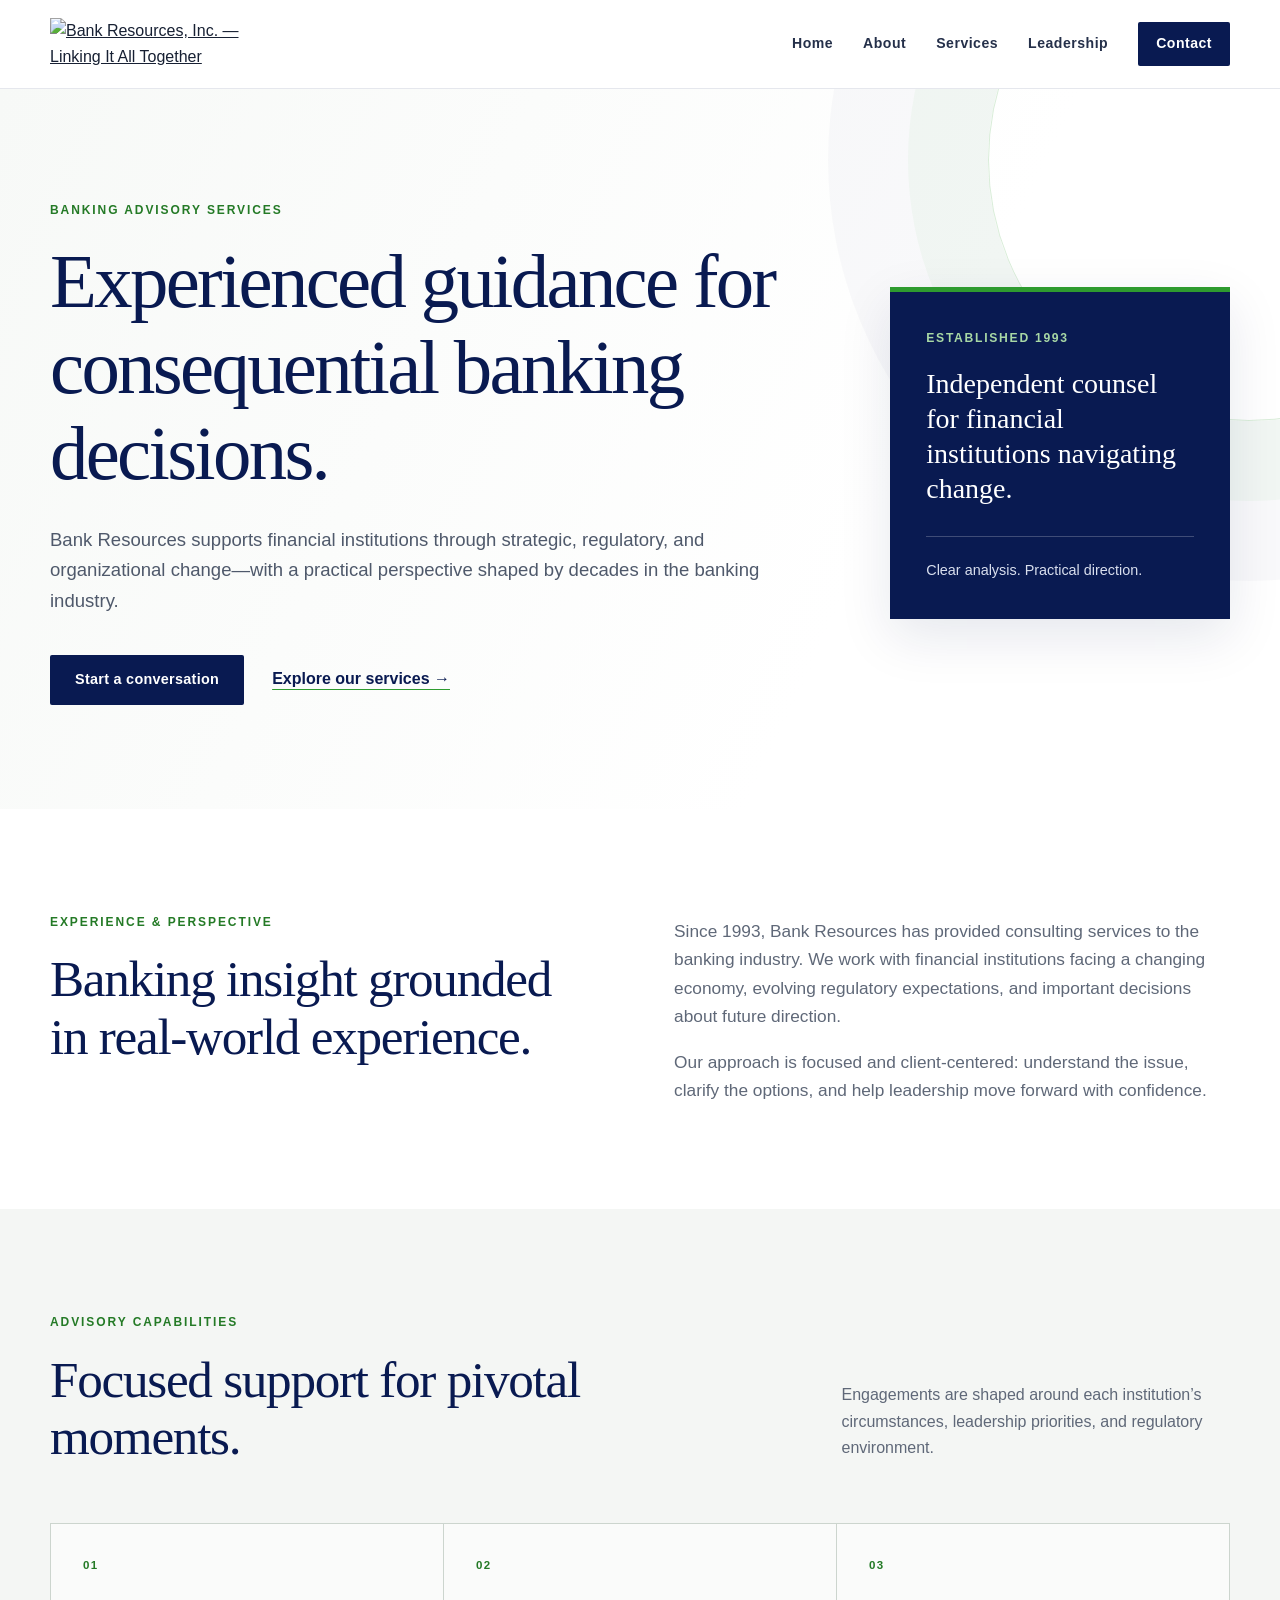
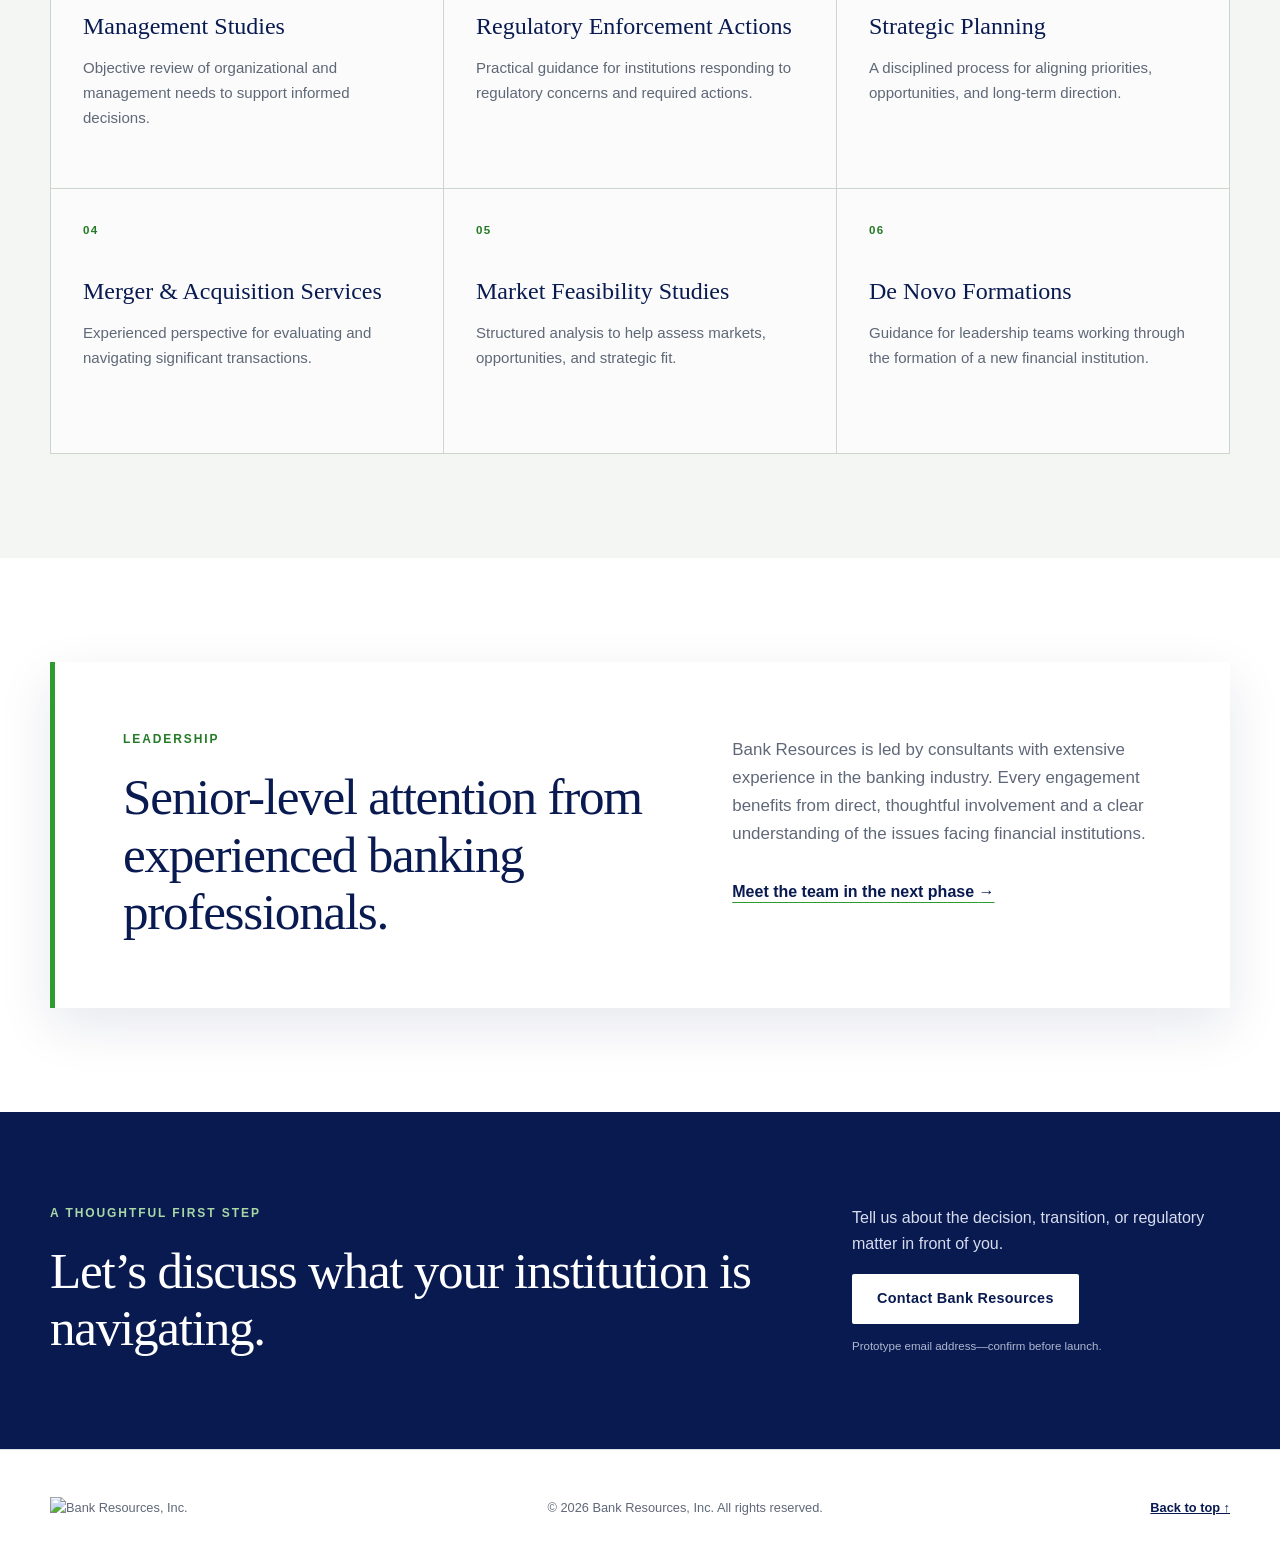
==== index.html @ c8de03b7 "Add files via upload" ====
<!doctype html>
<html lang="en">
<head>
  <meta charset="utf-8">
  <meta name="viewport" content="width=device-width, initial-scale=1">
  <meta name="description" content="Bank Resources provides experienced consulting support to financial institutions.">
  <title>Bank Resources | Banking Advisory Services</title>
  <link rel="icon" href="assets/logo.png" type="image/png">
  <link rel="stylesheet" href="styles.css">
  <script src="script.js" defer></script>
</head>
<body>
  <a class="skip-link" href="#main">Skip to content</a>

  <header class="site-header" data-header>
    <div class="shell header-inner">
      <a class="brand" href="#home" aria-label="Bank Resources home">
        <img src="assets/logo.png" alt="Bank Resources, Inc. — Linking It All Together">
      </a>
      <button class="menu-toggle" type="button" aria-expanded="false" aria-controls="primary-nav">
        <span class="menu-label">Menu</span>
        <span class="menu-icon" aria-hidden="true"><i></i><i></i><i></i></span>
      </button>
      <nav id="primary-nav" class="primary-nav" aria-label="Primary navigation">
        <a href="#home">Home</a>
        <a href="#about">About</a>
        <a href="#services">Services</a>
        <a href="#leadership">Leadership</a>
        <a class="nav-cta" href="#contact">Contact</a>
      </nav>
    </div>
  </header>

  <main id="main">
    <section id="home" class="hero">
      <div class="shell hero-grid">
        <div class="hero-copy">
          <p class="eyebrow">Banking advisory services</p>
          <h1>Experienced guidance for consequential banking decisions.</h1>
          <p class="hero-lede">Bank Resources supports financial institutions through strategic, regulatory, and organizational change—with a practical perspective shaped by decades in the banking industry.</p>
          <div class="button-row">
            <a class="button button-primary" href="#contact">Start a conversation</a>
            <a class="text-link" href="#services">Explore our services <span aria-hidden="true">→</span></a>
          </div>
        </div>
        <aside class="hero-panel" aria-label="Bank Resources experience">
          <span class="panel-kicker">Established 1993</span>
          <p>Independent counsel for financial institutions navigating change.</p>
          <div class="panel-rule"></div>
          <span class="panel-detail">Clear analysis. Practical direction.</span>
        </aside>
      </div>
    </section>

    <section id="about" class="section about-section">
      <div class="shell split-layout">
        <div>
          <p class="eyebrow">Experience &amp; perspective</p>
          <h2>Banking insight grounded in real-world experience.</h2>
        </div>
        <div class="prose">
          <p>Since 1993, Bank Resources has provided consulting services to the banking industry. We work with financial institutions facing a changing economy, evolving regulatory expectations, and important decisions about future direction.</p>
          <p>Our approach is focused and client-centered: understand the issue, clarify the options, and help leadership move forward with confidence.</p>
        </div>
      </div>
    </section>

    <section id="services" class="section services-section">
      <div class="shell">
        <div class="section-heading">
          <div>
            <p class="eyebrow">Advisory capabilities</p>
            <h2>Focused support for pivotal moments.</h2>
          </div>
          <p>Engagements are shaped around each institution’s circumstances, leadership priorities, and regulatory environment.</p>
        </div>

        <div class="service-grid">
          <article class="service-card">
            <span class="service-number">01</span>
            <h3>Management Studies</h3>
            <p>Objective review of organizational and management needs to support informed decisions.</p>
          </article>
          <article class="service-card">
            <span class="service-number">02</span>
            <h3>Regulatory Enforcement Actions</h3>
            <p>Practical guidance for institutions responding to regulatory concerns and required actions.</p>
          </article>
          <article class="service-card">
            <span class="service-number">03</span>
            <h3>Strategic Planning</h3>
            <p>A disciplined process for aligning priorities, opportunities, and long-term direction.</p>
          </article>
          <article class="service-card">
            <span class="service-number">04</span>
            <h3>Merger &amp; Acquisition Services</h3>
            <p>Experienced perspective for evaluating and navigating significant transactions.</p>
          </article>
          <article class="service-card">
            <span class="service-number">05</span>
            <h3>Market Feasibility Studies</h3>
            <p>Structured analysis to help assess markets, opportunities, and strategic fit.</p>
          </article>
          <article class="service-card">
            <span class="service-number">06</span>
            <h3>De Novo Formations</h3>
            <p>Guidance for leadership teams working through the formation of a new financial institution.</p>
          </article>
        </div>
      </div>
    </section>

    <section id="leadership" class="section leadership-section">
      <div class="shell leadership-card">
        <div>
          <p class="eyebrow">Leadership</p>
          <h2>Senior-level attention from experienced banking professionals.</h2>
        </div>
        <div>
          <p>Bank Resources is led by consultants with extensive experience in the banking industry. Every engagement benefits from direct, thoughtful involvement and a clear understanding of the issues facing financial institutions.</p>
          <a class="text-link" href="#contact">Meet the team in the next phase <span aria-hidden="true">→</span></a>
        </div>
      </div>
    </section>

    <section id="contact" class="contact-section">
      <div class="shell contact-inner">
        <div>
          <p class="eyebrow eyebrow-light">A thoughtful first step</p>
          <h2>Let’s discuss what your institution is navigating.</h2>
        </div>
        <div class="contact-action">
          <p>Tell us about the decision, transition, or regulatory matter in front of you.</p>
          <a class="button button-light" href="mailto:info@bank-resources.com">Contact Bank Resources</a>
          <small>Prototype email address—confirm before launch.</small>
        </div>
      </div>
    </section>
  </main>

  <footer class="site-footer">
    <div class="shell footer-inner">
      <img src="assets/logo.png" alt="Bank Resources, Inc.">
      <p>© <span data-year></span> Bank Resources, Inc. All rights reserved.</p>
      <a href="#home">Back to top ↑</a>
    </div>
  </footer>
</body>
</html>
---- styles.css ----
:root {
  --navy: #091a51;
  --navy-2: #102867;
  --green: #2e9b2f;
  --green-dark: #247a26;
  --ink: #172033;
  --muted: #5f6878;
  --line: #dce2e8;
  --soft: #f4f6f4;
  --white: #fff;
  --shell: 1180px;
  --shadow: 0 18px 50px rgba(9, 26, 81, .1);
}

* { box-sizing: border-box; }
html { scroll-behavior: smooth; }
body {
  margin: 0;
  color: var(--ink);
  background: var(--white);
  font-family: Inter, ui-sans-serif, -apple-system, BlinkMacSystemFont, "Segoe UI", Arial, sans-serif;
  font-size: 16px;
  line-height: 1.65;
  -webkit-font-smoothing: antialiased;
}
img { display: block; max-width: 100%; }
a { color: inherit; }
button, a { -webkit-tap-highlight-color: transparent; }
.shell { width: min(calc(100% - 48px), var(--shell)); margin-inline: auto; }
.skip-link { position: fixed; left: 16px; top: -80px; z-index: 100; padding: 12px 18px; color: white; background: var(--navy); }
.skip-link:focus { top: 16px; }

.site-header { position: sticky; top: 0; z-index: 30; background: rgba(255,255,255,.96); border-bottom: 1px solid rgba(9,26,81,.1); backdrop-filter: blur(12px); }
.header-inner { min-height: 88px; display: flex; align-items: center; justify-content: space-between; gap: 32px; }
.brand { flex: 0 0 auto; }
.brand img { width: 230px; height: auto; }
.primary-nav { display: flex; align-items: center; gap: 30px; }
.primary-nav a { color: #25304a; font-size: .88rem; font-weight: 700; letter-spacing: .035em; text-decoration: none; }
.primary-nav a:hover, .primary-nav a:focus-visible { color: var(--green-dark); }
.primary-nav .nav-cta { padding: 10px 18px; color: var(--white); background: var(--navy); border-radius: 2px; }
.primary-nav .nav-cta:hover, .primary-nav .nav-cta:focus-visible { color: white; background: var(--green-dark); }
.menu-toggle { display: none; border: 0; background: transparent; color: var(--navy); font: inherit; font-weight: 700; cursor: pointer; }
.menu-icon { display: grid; gap: 4px; }
.menu-icon i { display: block; width: 22px; height: 2px; background: currentColor; }

.hero { position: relative; overflow: hidden; padding: 112px 0 104px; background: linear-gradient(115deg, #f7f9f7 0%, #fff 67%); }
.hero::after { content: ""; position: absolute; width: 520px; height: 520px; right: -230px; top: -190px; border: 1px solid rgba(46,155,47,.18); border-radius: 50%; box-shadow: 0 0 0 80px rgba(46,155,47,.035), 0 0 0 160px rgba(9,26,81,.025); }
.hero-grid { position: relative; z-index: 1; display: grid; grid-template-columns: minmax(0, 1.55fr) minmax(280px, .7fr); align-items: center; gap: 88px; }
.eyebrow { margin: 0 0 18px; color: var(--green-dark); font-size: .75rem; font-weight: 800; letter-spacing: .16em; text-transform: uppercase; }
h1, h2, h3 { margin: 0; color: var(--navy); font-family: Georgia, "Times New Roman", serif; font-weight: 500; line-height: 1.12; }
h1 { max-width: 790px; font-size: clamp(2.8rem, 6vw, 5rem); letter-spacing: -.035em; }
h2 { font-size: clamp(2.2rem, 4vw, 3.6rem); letter-spacing: -.025em; }
h3 { font-size: 1.5rem; }
.hero-lede { max-width: 720px; margin: 28px 0 0; color: #4f596b; font-size: 1.16rem; }
.button-row { display: flex; align-items: center; gap: 28px; margin-top: 38px; }
.button { display: inline-flex; min-height: 50px; align-items: center; justify-content: center; padding: 12px 24px; border: 1px solid transparent; border-radius: 2px; font-size: .9rem; font-weight: 800; letter-spacing: .02em; text-decoration: none; transition: .2s ease; }
.button-primary { color: white; background: var(--navy); }
.button-primary:hover, .button-primary:focus-visible { background: var(--green-dark); transform: translateY(-1px); }
.text-link { color: var(--navy); font-weight: 800; text-underline-offset: 5px; text-decoration-color: var(--green); }
.text-link:hover, .text-link:focus-visible { color: var(--green-dark); }
.hero-panel { padding: 36px; color: white; background: var(--navy); border-top: 5px solid var(--green); box-shadow: var(--shadow); }
.panel-kicker { display: block; color: #a8d8a5; font-size: .76rem; font-weight: 800; letter-spacing: .14em; text-transform: uppercase; }
.hero-panel p { margin: 18px 0 30px; font-family: Georgia, "Times New Roman", serif; font-size: 1.75rem; line-height: 1.25; }
.panel-rule { height: 1px; background: rgba(255,255,255,.22); }
.panel-detail { display: block; margin-top: 22px; color: #d9dfee; font-size: .9rem; }

.section { padding: 104px 0; }
.split-layout { display: grid; grid-template-columns: .95fr 1fr; gap: 96px; }
.prose { max-width: 620px; color: var(--muted); font-size: 1.08rem; }
.prose p:first-child { margin-top: 4px; }
.prose p:last-child { margin-bottom: 0; }
.services-section { background: var(--soft); }
.section-heading { display: grid; grid-template-columns: 1.3fr .7fr; gap: 70px; align-items: end; margin-bottom: 58px; }
.section-heading > p { margin: 0 0 4px; color: var(--muted); }
.service-grid { display: grid; grid-template-columns: repeat(3, 1fr); border-top: 1px solid #ccd5ce; border-left: 1px solid #ccd5ce; }
.service-card { min-height: 265px; padding: 32px; background: rgba(255,255,255,.62); border-right: 1px solid #ccd5ce; border-bottom: 1px solid #ccd5ce; transition: .2s ease; }
.service-card:hover { position: relative; z-index: 1; background: white; box-shadow: 0 12px 34px rgba(9,26,81,.08); transform: translateY(-2px); }
.service-number { display: block; margin-bottom: 38px; color: var(--green-dark); font-size: .72rem; font-weight: 800; letter-spacing: .12em; }
.service-card p { margin: 16px 0 0; color: var(--muted); font-size: .94rem; }
.leadership-section { background: white; }
.leadership-card { display: grid; grid-template-columns: 1.1fr .9fr; gap: 84px; padding: 68px; border-left: 5px solid var(--green); box-shadow: var(--shadow); }
.leadership-card p:not(.eyebrow) { margin-top: 6px; color: var(--muted); font-size: 1.06rem; }
.leadership-card .text-link { display: inline-block; margin-top: 14px; }

.contact-section { padding: 92px 0; color: white; background: var(--navy); }
.contact-inner { display: grid; grid-template-columns: 1.3fr .7fr; gap: 100px; align-items: center; }
.eyebrow-light { color: #a8d8a5; }
.contact-section h2 { color: white; }
.contact-action p { margin-top: 0; color: #d7ddee; }
.button-light { color: var(--navy); background: white; }
.button-light:hover, .button-light:focus-visible { color: white; background: var(--green-dark); }
.contact-action small { display: block; margin-top: 13px; color: #aeb8d0; font-size: .72rem; }
.site-footer { padding: 34px 0; border-top: 1px solid var(--line); }
.footer-inner { display: flex; align-items: center; justify-content: space-between; gap: 28px; color: var(--muted); font-size: .8rem; }
.footer-inner img { width: 170px; }
.footer-inner a { color: var(--navy); font-weight: 700; }

@media (max-width: 900px) {
  .menu-toggle { display: flex; align-items: center; gap: 10px; }
  .primary-nav { display: none; position: absolute; left: 0; right: 0; top: 100%; padding: 12px 24px 24px; background: white; border-bottom: 1px solid var(--line); box-shadow: 0 18px 30px rgba(9,26,81,.08); }
  .primary-nav.is-open { display: grid; }
  .primary-nav a { padding: 10px 0; }
  .primary-nav .nav-cta { margin-top: 6px; text-align: center; }
  .hero { padding: 84px 0; }
  .hero-grid, .split-layout, .section-heading, .leadership-card, .contact-inner { grid-template-columns: 1fr; }
  .hero-grid { gap: 54px; }
  .hero-panel { max-width: 560px; }
  .split-layout, .section-heading { gap: 34px; }
  .service-grid { grid-template-columns: repeat(2, 1fr); }
  .leadership-card { gap: 34px; padding: 48px; }
  .contact-inner { gap: 38px; }
}

@media (max-width: 600px) {
  .shell { width: min(calc(100% - 32px), var(--shell)); }
  .header-inner { min-height: 74px; }
  .brand img { width: 190px; }
  .menu-label { display: none; }
  .hero { padding: 66px 0 70px; }
  h1 { font-size: clamp(2.45rem, 13vw, 3.5rem); }
  .hero-lede { font-size: 1.04rem; }
  .button-row { align-items: stretch; flex-direction: column; gap: 20px; }
  .button-row .text-link { text-align: center; }
  .hero-panel { padding: 28px; }
  .hero-panel p { font-size: 1.5rem; }
  .section { padding: 76px 0; }
  .service-grid { grid-template-columns: 1fr; }
  .service-card { min-height: auto; padding: 28px; }
  .service-number { margin-bottom: 25px; }
  .leadership-card { padding: 34px 28px; }
  .contact-section { padding: 72px 0; }
  .button-light { width: 100%; }
  .footer-inner { align-items: flex-start; flex-direction: column; gap: 16px; }
  .footer-inner p { margin: 0; }
}

@media (prefers-reduced-motion: reduce) {
  html { scroll-behavior: auto; }
  *, *::before, *::after { transition-duration: .01ms !important; }
}
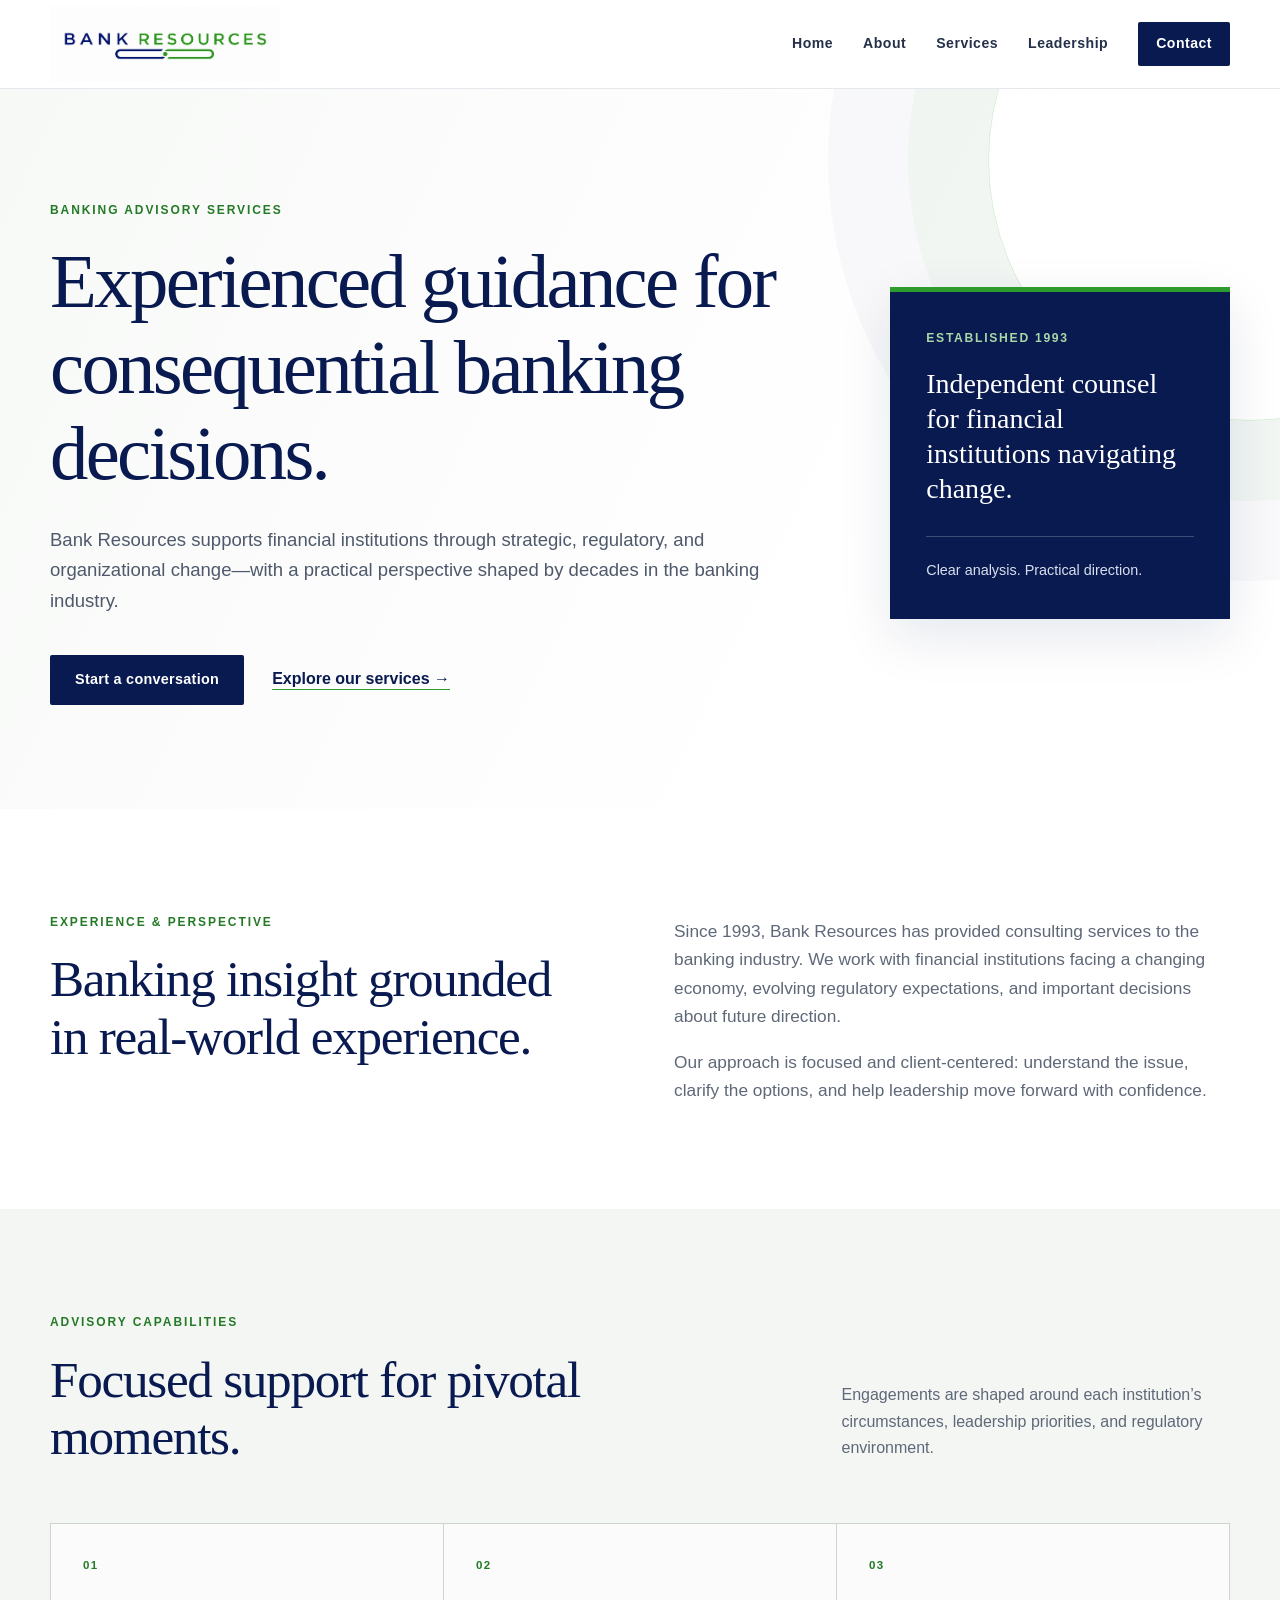
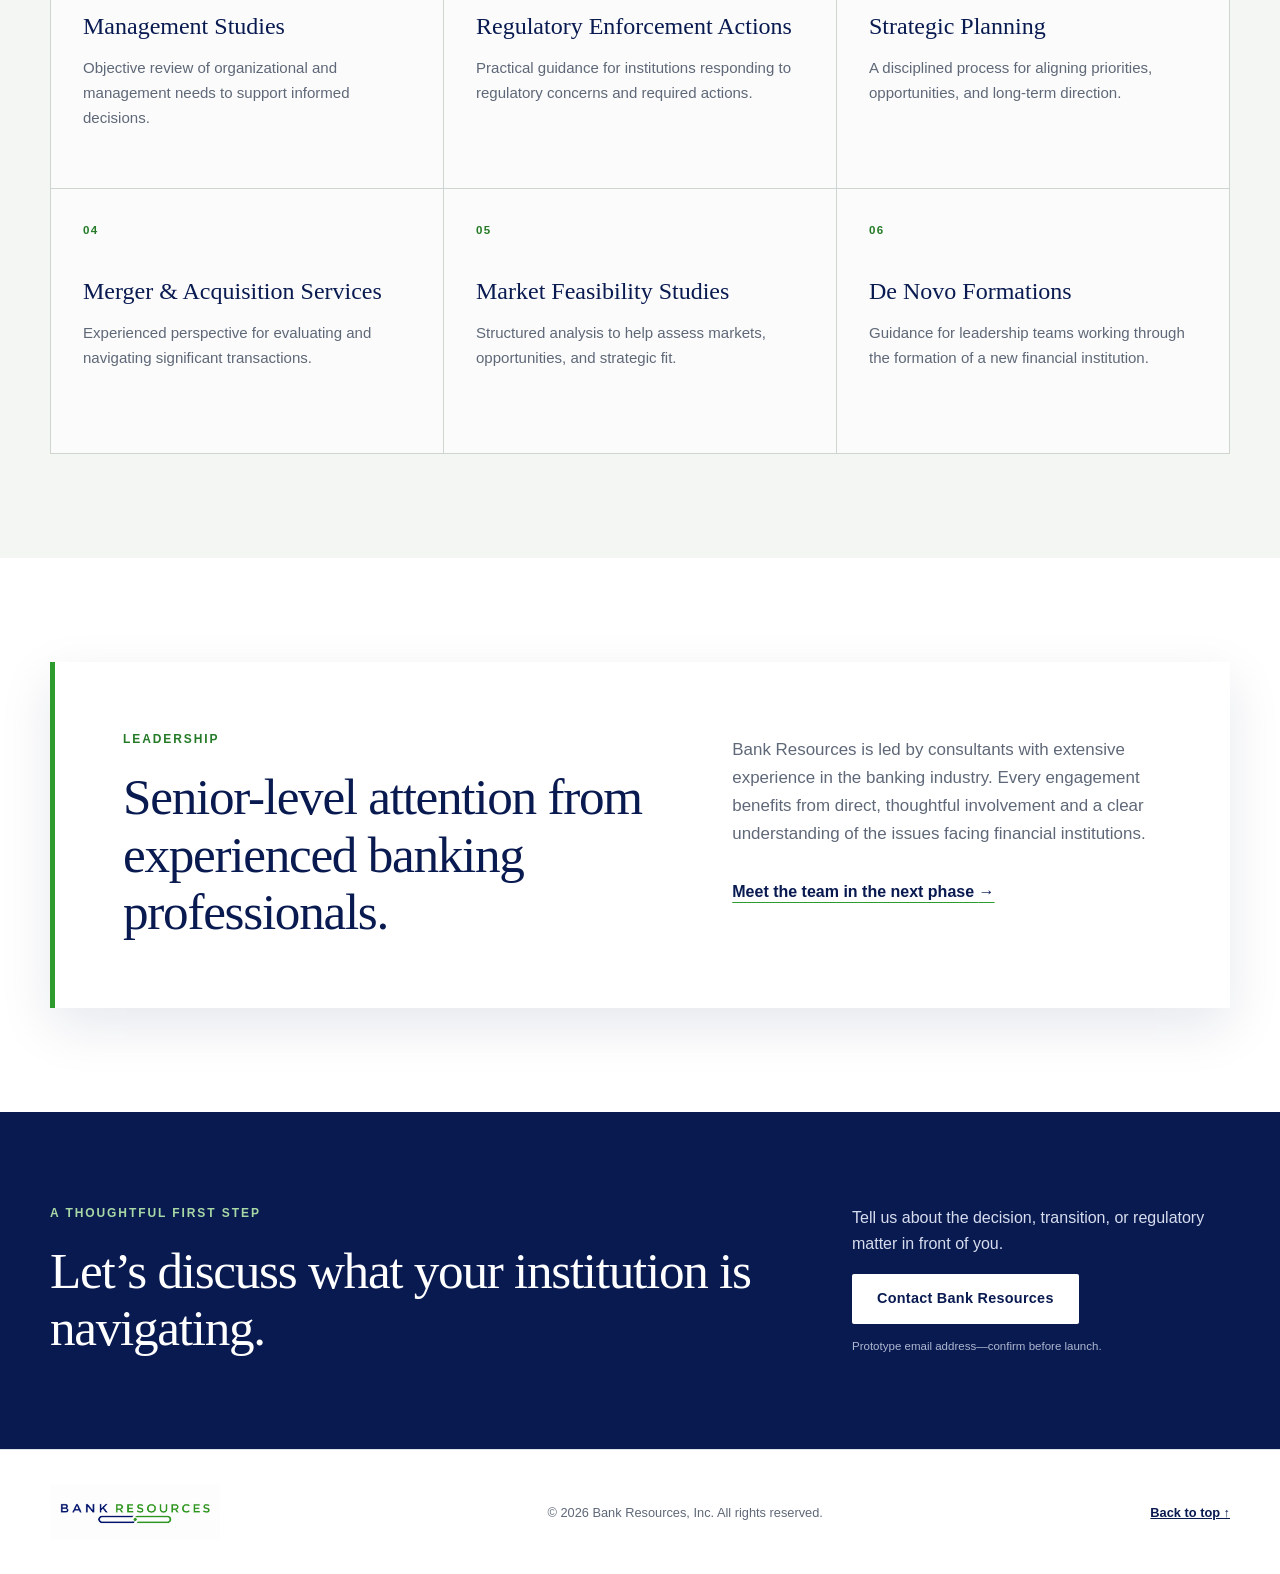
==== commit 140a3b69: "Update index.html I did a newb logo thing" ====
--- a/index.html
+++ b/index.html
@@ -5,7 +5,7 @@
   <meta name="viewport" content="width=device-width, initial-scale=1">
   <meta name="description" content="Bank Resources provides experienced consulting support to financial institutions.">
   <title>Bank Resources | Banking Advisory Services</title>
-  <link rel="icon" href="assets/logo.png" type="image/png">
+  <link rel="icon" href="logo.png" type="image/png">
   <link rel="stylesheet" href="styles.css">
   <script src="script.js" defer></script>
 </head>
@@ -15,7 +15,7 @@
   <header class="site-header" data-header>
     <div class="shell header-inner">
       <a class="brand" href="#home" aria-label="Bank Resources home">
-        <img src="assets/logo.png" alt="Bank Resources, Inc. — Linking It All Together">
+        <img src="logo.png" alt="Bank Resources, Inc. — Linking It All Together">
       </a>
       <button class="menu-toggle" type="button" aria-expanded="false" aria-controls="primary-nav">
         <span class="menu-label">Menu</span>
@@ -140,7 +140,7 @@
 
   <footer class="site-footer">
     <div class="shell footer-inner">
-      <img src="assets/logo.png" alt="Bank Resources, Inc.">
+      <img src="logo.png" alt="Bank Resources, Inc.">
       <p>© <span data-year></span> Bank Resources, Inc. All rights reserved.</p>
       <a href="#home">Back to top ↑</a>
     </div>
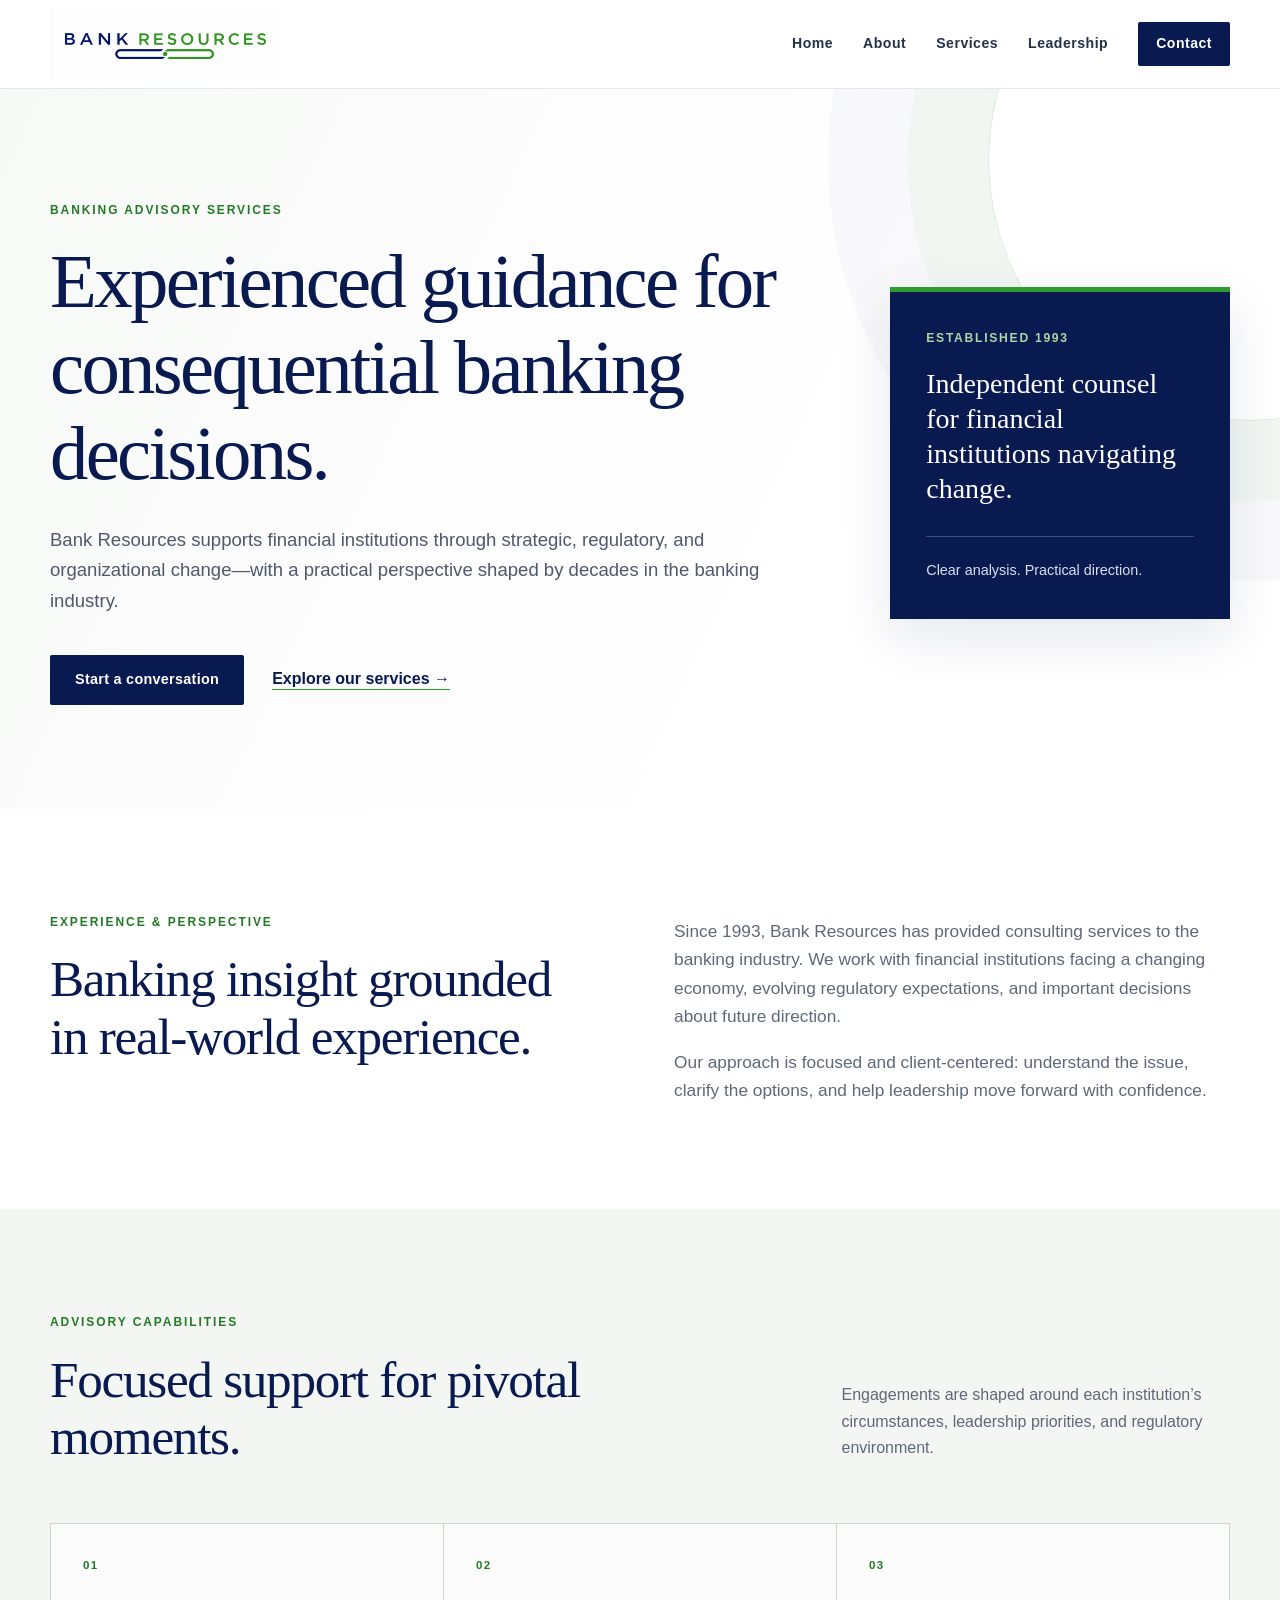
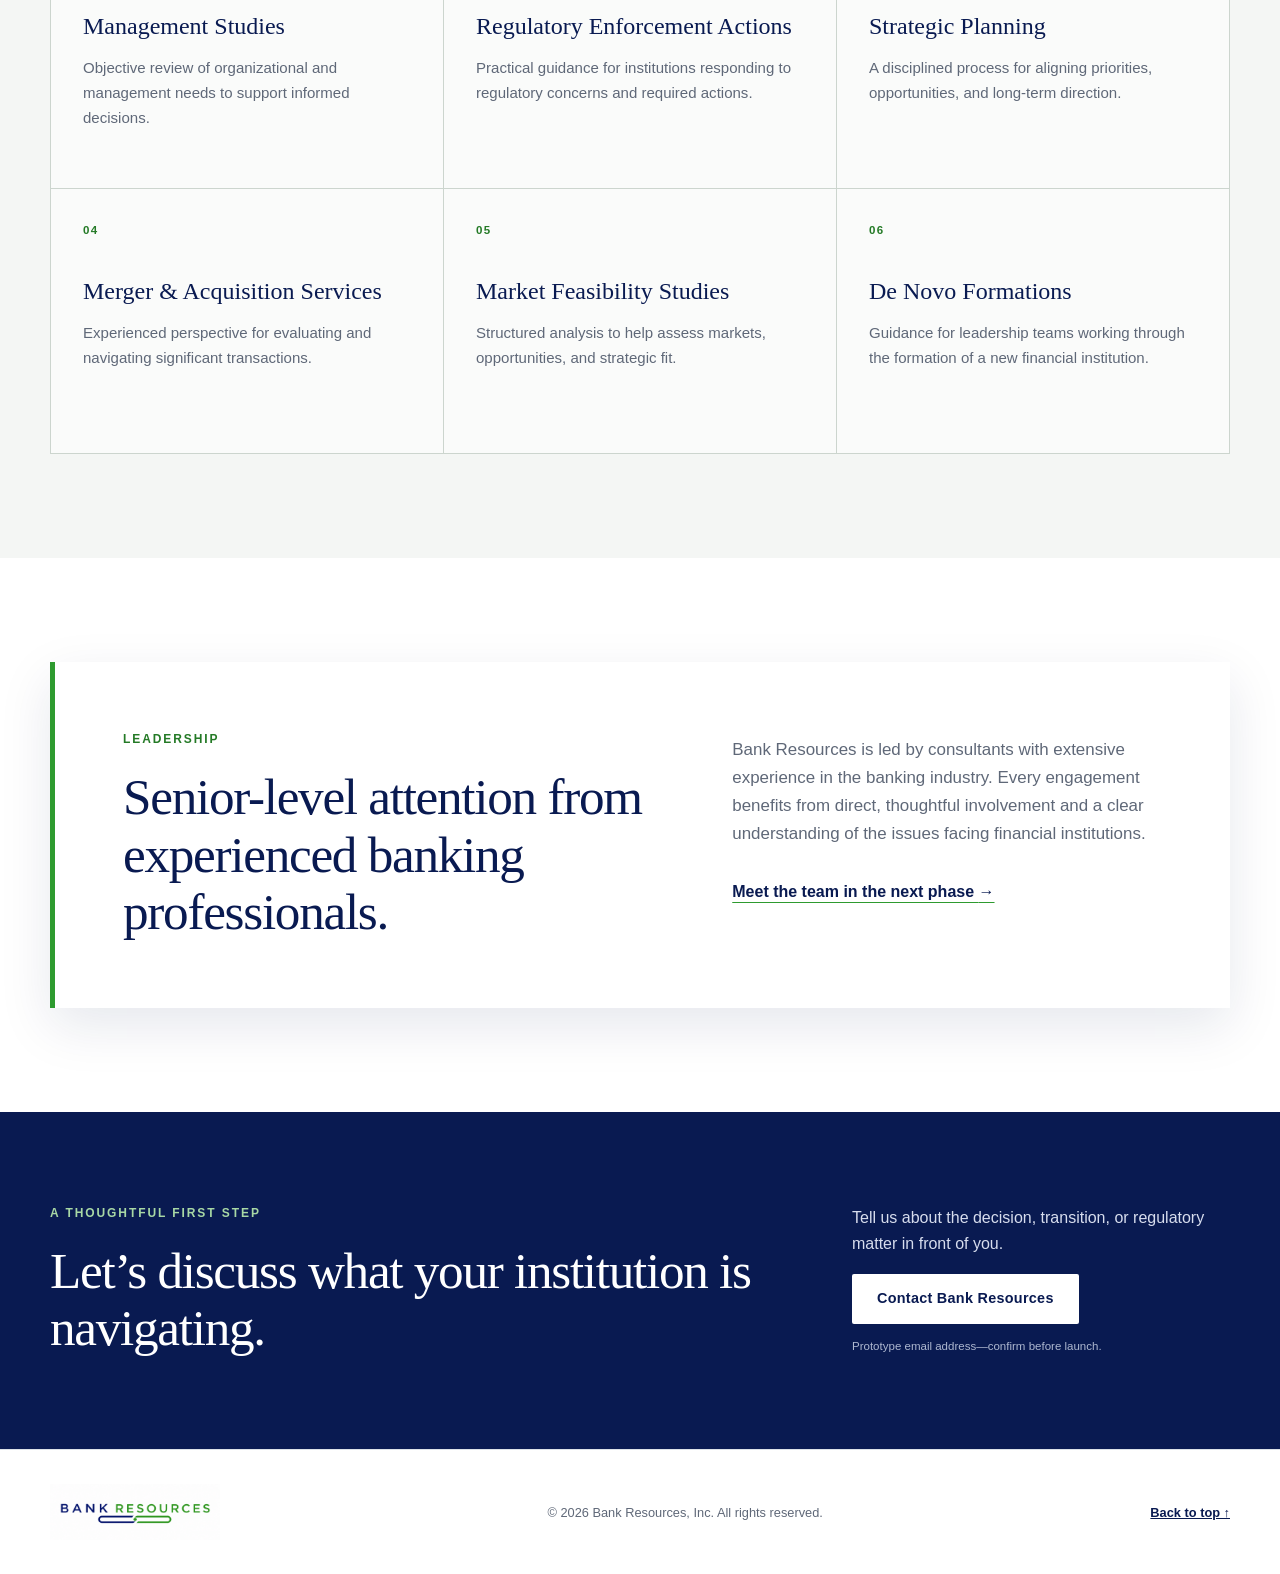
==== commit 0911e19e: "Improve prototype accessibility, performance, and error handling" ====
--- a/index.html
+++ b/index.html
@@ -1,4 +1,4 @@
-<!doctype html>
+<!DOCTYPE html>
 <html lang="en">
 <head>
   <meta charset="utf-8">
@@ -17,7 +17,7 @@
       <a class="brand" href="#home" aria-label="Bank Resources home">
         <img src="logo.png" alt="Bank Resources, Inc. — Linking It All Together">
       </a>
-      <button class="menu-toggle" type="button" aria-expanded="false" aria-controls="primary-nav">
+      <button class="menu-toggle" type="button" aria-label="Primary navigation menu" aria-expanded="false" aria-controls="primary-nav">
         <span class="menu-label">Menu</span>
         <span class="menu-icon" aria-hidden="true"><i></i><i></i><i></i></span>
       </button>
--- a/styles.css
+++ b/styles.css
@@ -10,6 +10,7 @@
   --white: #fff;
   --shell: 1180px;
   --shadow: 0 18px 50px rgba(9, 26, 81, .1);
+  --anchor-offset: 112px;
 }
 
 * { box-sizing: border-box; }
@@ -29,6 +30,7 @@
 .shell { width: min(calc(100% - 48px), var(--shell)); margin-inline: auto; }
 .skip-link { position: fixed; left: 16px; top: -80px; z-index: 100; padding: 12px 18px; color: white; background: var(--navy); }
 .skip-link:focus { top: 16px; }
+#main, main section[id] { scroll-margin-top: var(--anchor-offset); }
 
 .site-header { position: sticky; top: 0; z-index: 30; background: rgba(255,255,255,.96); border-bottom: 1px solid rgba(9,26,81,.1); backdrop-filter: blur(12px); }
 .header-inner { min-height: 88px; display: flex; align-items: center; justify-content: space-between; gap: 32px; }
@@ -94,6 +96,10 @@
 .footer-inner { display: flex; align-items: center; justify-content: space-between; gap: 28px; color: var(--muted); font-size: .8rem; }
 .footer-inner img { width: 170px; }
 .footer-inner a { color: var(--navy); font-weight: 700; }
+.error-section { min-height: calc(100vh - 157px); display: grid; place-items: center; padding: 96px 0; background: linear-gradient(115deg, #f7f9f7 0%, #fff 67%); }
+.error-card { width: min(100%, 760px); padding: 64px; text-align: center; background: white; border-top: 5px solid var(--green); box-shadow: var(--shadow); }
+.error-code { margin: 0 0 14px; color: var(--green-dark); font-size: .78rem; font-weight: 800; letter-spacing: .16em; text-transform: uppercase; }
+.error-card p:not(.error-code) { max-width: 520px; margin: 24px auto 32px; color: var(--muted); font-size: 1.08rem; }
 
 @media (max-width: 900px) {
   .menu-toggle { display: flex; align-items: center; gap: 10px; }
@@ -112,6 +118,7 @@
 }
 
 @media (max-width: 600px) {
+  :root { --anchor-offset: 98px; }
   .shell { width: min(calc(100% - 32px), var(--shell)); }
   .header-inner { min-height: 74px; }
   .brand img { width: 190px; }
@@ -132,6 +139,8 @@
   .button-light { width: 100%; }
   .footer-inner { align-items: flex-start; flex-direction: column; gap: 16px; }
   .footer-inner p { margin: 0; }
+  .error-section { min-height: calc(100vh - 143px); padding: 64px 0; }
+  .error-card { padding: 42px 24px; }
 }
 
 @media (prefers-reduced-motion: reduce) {
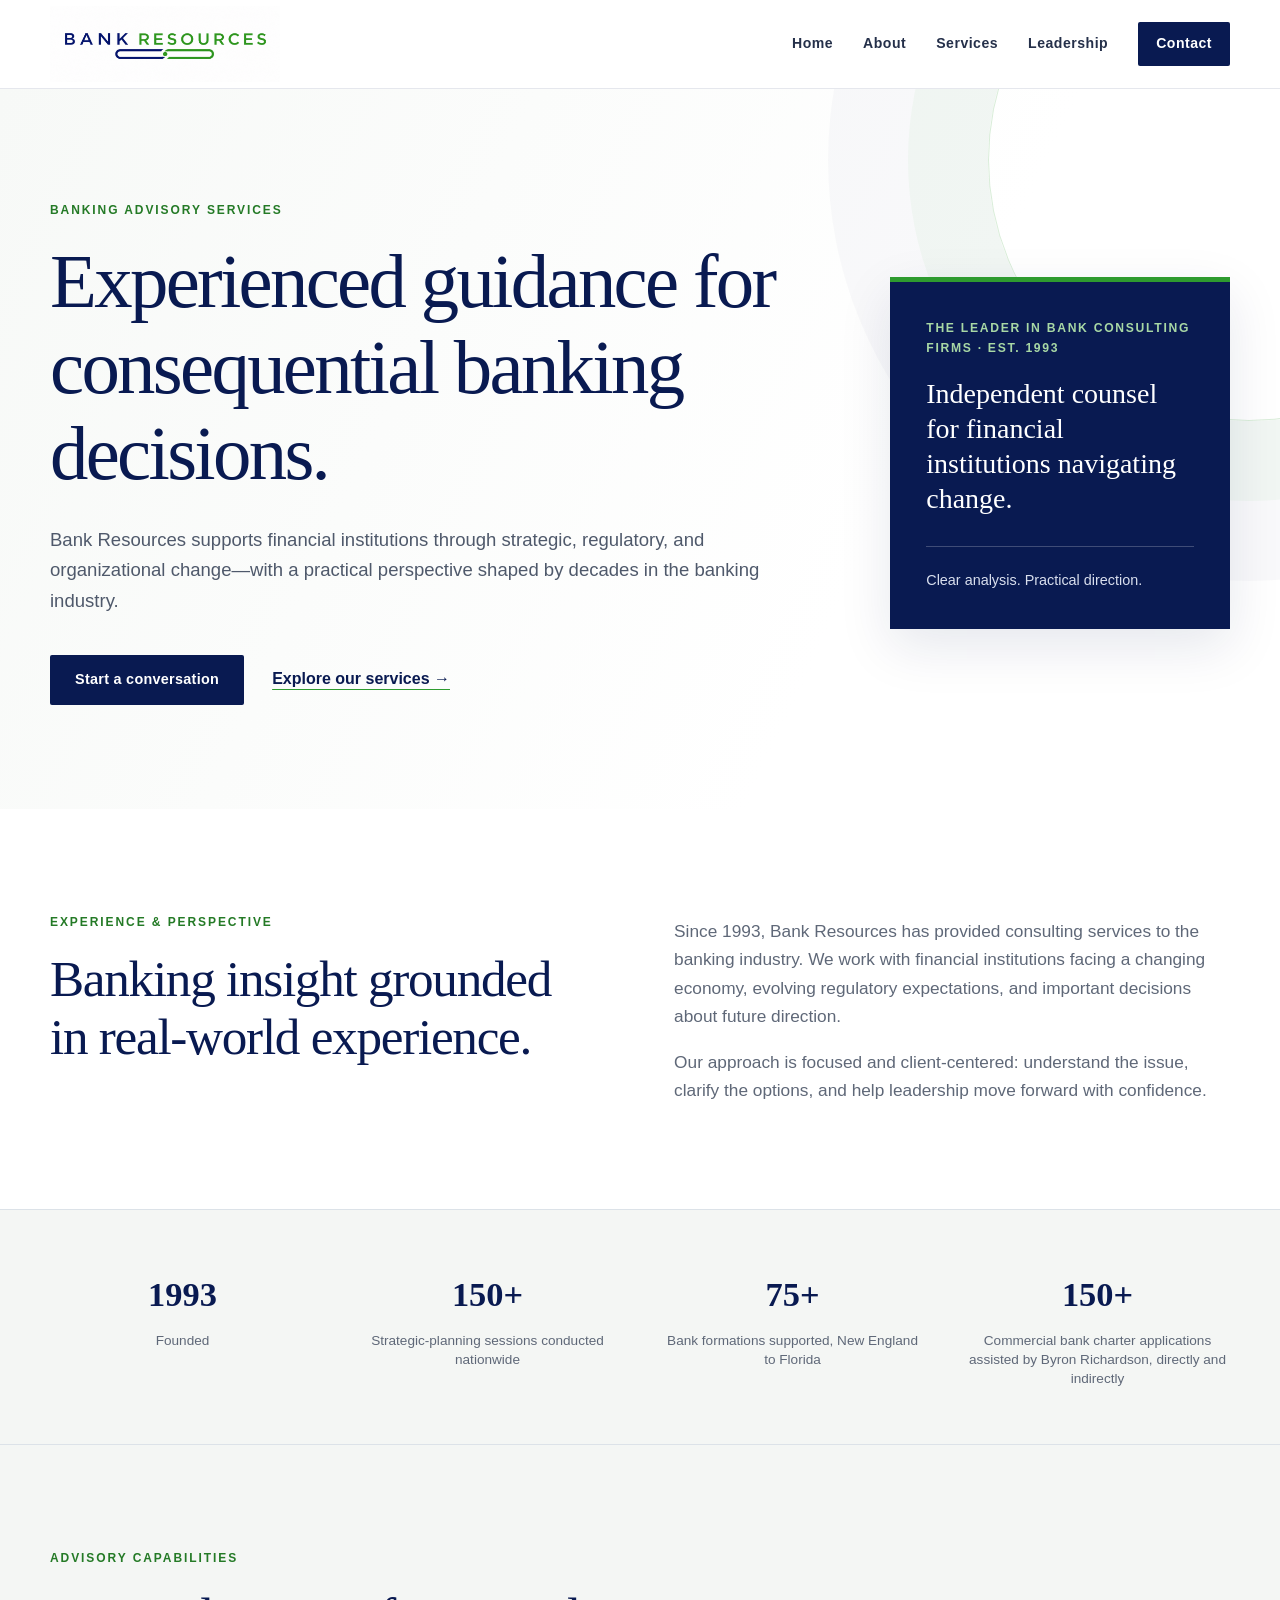
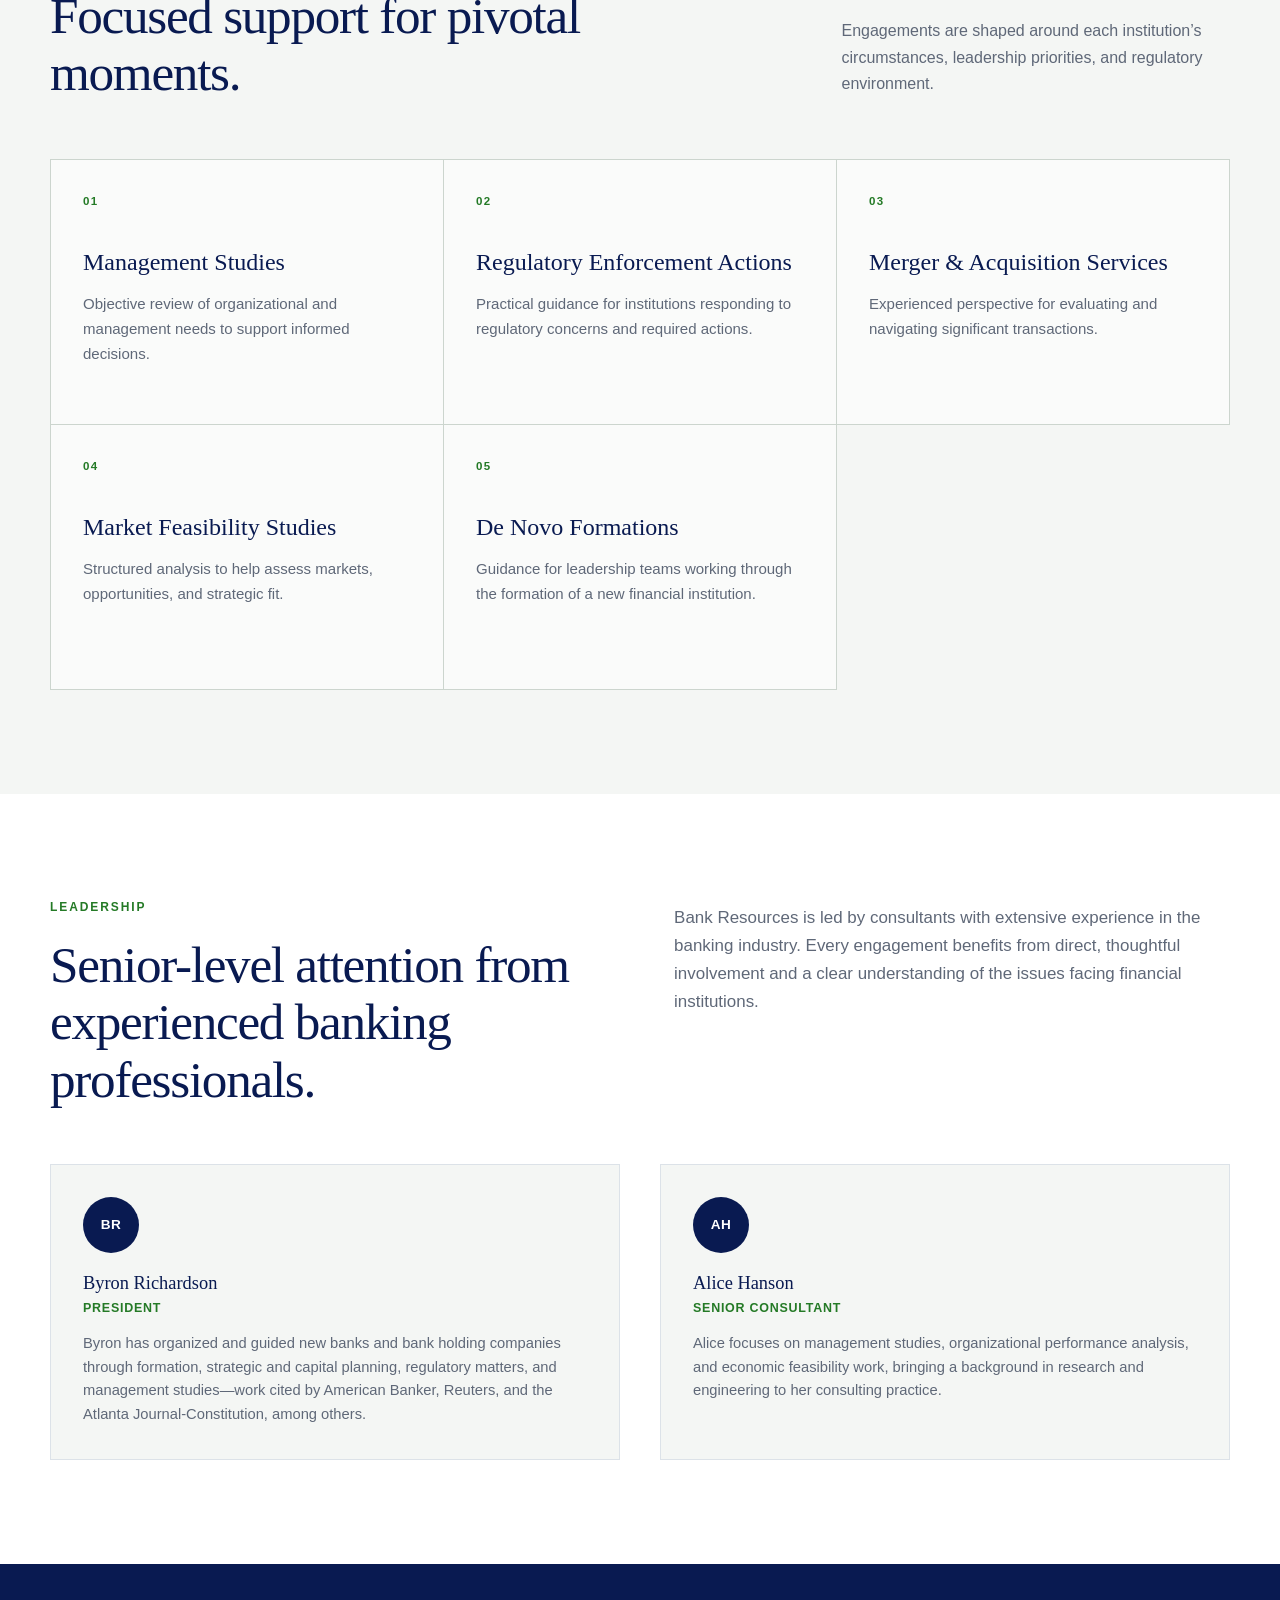
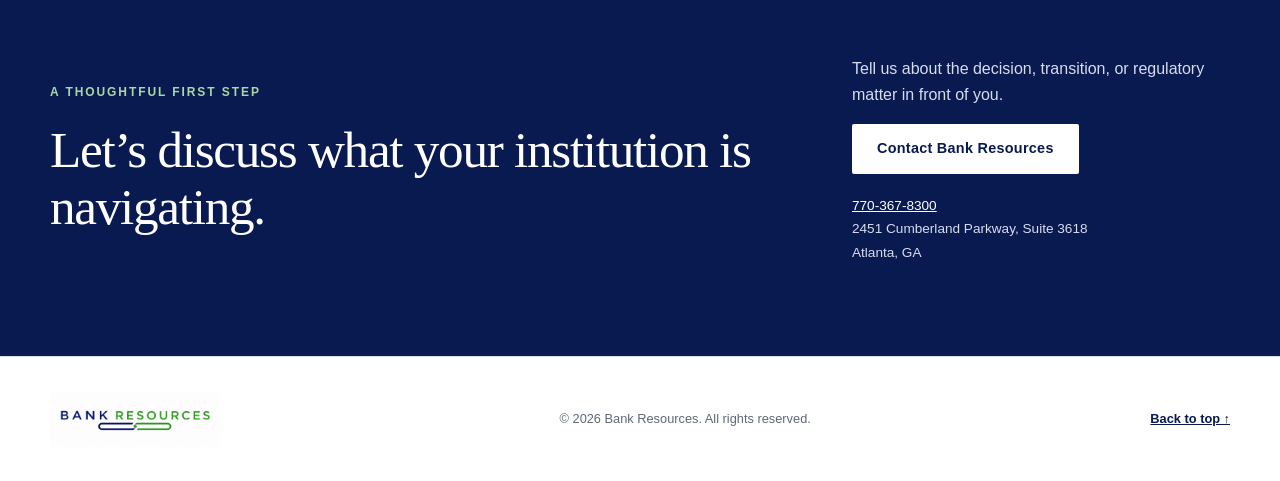
==== commit 90ba7d37: "Apply Sep 2 interview content: leadership, services, contact, brand" ====
--- a/index.html
+++ b/index.html
@@ -15,7 +15,7 @@
   <header class="site-header" data-header>
     <div class="shell header-inner">
       <a class="brand" href="#home" aria-label="Bank Resources home">
-        <img src="logo.png" alt="Bank Resources, Inc. — Linking It All Together">
+        <img src="logo.png" alt="Bank Resources — Linking It All Together">
       </a>
       <button class="menu-toggle" type="button" aria-label="Primary navigation menu" aria-expanded="false" aria-controls="primary-nav">
         <span class="menu-label">Menu</span>
@@ -44,7 +44,7 @@
           </div>
         </div>
         <aside class="hero-panel" aria-label="Bank Resources experience">
-          <span class="panel-kicker">Established 1993</span>
+          <span class="panel-kicker">The Leader in Bank Consulting Firms &middot; Est. 1993</span>
           <p>Independent counsel for financial institutions navigating change.</p>
           <div class="panel-rule"></div>
           <span class="panel-detail">Clear analysis. Practical direction.</span>
@@ -61,6 +61,27 @@
         <div class="prose">
           <p>Since 1993, Bank Resources has provided consulting services to the banking industry. We work with financial institutions facing a changing economy, evolving regulatory expectations, and important decisions about future direction.</p>
           <p>Our approach is focused and client-centered: understand the issue, clarify the options, and help leadership move forward with confidence.</p>
+        </div>
+      </div>
+    </section>
+
+    <section class="stats-section" aria-label="Bank Resources by the numbers">
+      <div class="shell stats-grid">
+        <div class="stat">
+          <span class="stat-number">1993</span>
+          <span class="stat-label">Founded</span>
+        </div>
+        <div class="stat">
+          <span class="stat-number">150+</span>
+          <span class="stat-label">Strategic-planning sessions conducted nationwide</span>
+        </div>
+        <div class="stat">
+          <span class="stat-number">75+</span>
+          <span class="stat-label">Bank formations supported, New England to Florida</span>
+        </div>
+        <div class="stat">
+          <span class="stat-number">150+</span>
+          <span class="stat-label">Commercial bank charter applications assisted by Byron Richardson, directly and indirectly</span>
         </div>
       </div>
     </section>
@@ -88,21 +109,16 @@
           </article>
           <article class="service-card">
             <span class="service-number">03</span>
-            <h3>Strategic Planning</h3>
-            <p>A disciplined process for aligning priorities, opportunities, and long-term direction.</p>
-          </article>
-          <article class="service-card">
-            <span class="service-number">04</span>
             <h3>Merger &amp; Acquisition Services</h3>
             <p>Experienced perspective for evaluating and navigating significant transactions.</p>
           </article>
           <article class="service-card">
-            <span class="service-number">05</span>
+            <span class="service-number">04</span>
             <h3>Market Feasibility Studies</h3>
             <p>Structured analysis to help assess markets, opportunities, and strategic fit.</p>
           </article>
           <article class="service-card">
-            <span class="service-number">06</span>
+            <span class="service-number">05</span>
             <h3>De Novo Formations</h3>
             <p>Guidance for leadership teams working through the formation of a new financial institution.</p>
           </article>
@@ -111,14 +127,31 @@
     </section>
 
     <section id="leadership" class="section leadership-section">
-      <div class="shell leadership-card">
-        <div>
-          <p class="eyebrow">Leadership</p>
-          <h2>Senior-level attention from experienced banking professionals.</h2>
+      <div class="shell">
+        <div class="split-layout leadership-intro">
+          <div>
+            <p class="eyebrow">Leadership</p>
+            <h2>Senior-level attention from experienced banking professionals.</h2>
+          </div>
+          <div class="prose">
+            <p>Bank Resources is led by consultants with extensive experience in the banking industry. Every engagement benefits from direct, thoughtful involvement and a clear understanding of the issues facing financial institutions.</p>
+          </div>
         </div>
-        <div>
-          <p>Bank Resources is led by consultants with extensive experience in the banking industry. Every engagement benefits from direct, thoughtful involvement and a clear understanding of the issues facing financial institutions.</p>
-          <a class="text-link" href="#contact">Meet the team in the next phase <span aria-hidden="true">→</span></a>
+
+        <!-- Bios below are a first draft from background research, pending a polish pass with BeeJ. Swap .person-avatar for a real <img> headshot once photos are supplied. -->
+        <div class="people-grid">
+          <article class="person-card">
+            <div class="person-avatar" aria-hidden="true">BR</div>
+            <h3 class="person-name">Byron Richardson</h3>
+            <p class="person-title">President</p>
+            <p class="person-bio">Byron has organized and guided new banks and bank holding companies through formation, strategic and capital planning, regulatory matters, and management studies&mdash;work cited by American Banker, Reuters, and the Atlanta Journal-Constitution, among others.</p>
+          </article>
+          <article class="person-card">
+            <div class="person-avatar" aria-hidden="true">AH</div>
+            <h3 class="person-name">Alice Hanson</h3>
+            <p class="person-title">Senior Consultant</p>
+            <p class="person-bio">Alice focuses on management studies, organizational performance analysis, and economic feasibility work, bringing a background in research and engineering to her consulting practice.</p>
+          </article>
         </div>
       </div>
     </section>
@@ -132,7 +165,10 @@
         <div class="contact-action">
           <p>Tell us about the decision, transition, or regulatory matter in front of you.</p>
           <a class="button button-light" href="mailto:info@bank-resources.com">Contact Bank Resources</a>
-          <small>Prototype email address—confirm before launch.</small>
+          <div class="contact-details">
+            <p><a href="tel:+17703678300">770-367-8300</a></p>
+            <p>2451 Cumberland Parkway, Suite 3618<br>Atlanta, GA</p>
+          </div>
         </div>
       </div>
     </section>
@@ -140,8 +176,8 @@
 
   <footer class="site-footer">
     <div class="shell footer-inner">
-      <img src="logo.png" alt="Bank Resources, Inc.">
-      <p>© <span data-year></span> Bank Resources, Inc. All rights reserved.</p>
+      <img src="logo.png" alt="Bank Resources">
+      <p>© <span data-year></span> Bank Resources. All rights reserved.</p>
       <a href="#home">Back to top ↑</a>
     </div>
   </footer>
--- a/styles.css
+++ b/styles.css
@@ -79,10 +79,19 @@
 .service-card:hover { position: relative; z-index: 1; background: white; box-shadow: 0 12px 34px rgba(9,26,81,.08); transform: translateY(-2px); }
 .service-number { display: block; margin-bottom: 38px; color: var(--green-dark); font-size: .72rem; font-weight: 800; letter-spacing: .12em; }
 .service-card p { margin: 16px 0 0; color: var(--muted); font-size: .94rem; }
+.stats-section { background: var(--soft); border-top: 1px solid var(--line); border-bottom: 1px solid var(--line); }
+.stats-grid { display: grid; grid-template-columns: repeat(4, 1fr); gap: 40px; padding: 56px 0; }
+.stat { text-align: center; }
+.stat-number { display: block; font-family: Georgia, "Times New Roman", serif; font-size: 2.15rem; font-weight: 700; color: var(--navy); }
+.stat-label { display: block; margin-top: 8px; color: var(--muted); font-size: .85rem; line-height: 1.4; }
 .leadership-section { background: white; }
-.leadership-card { display: grid; grid-template-columns: 1.1fr .9fr; gap: 84px; padding: 68px; border-left: 5px solid var(--green); box-shadow: var(--shadow); }
-.leadership-card p:not(.eyebrow) { margin-top: 6px; color: var(--muted); font-size: 1.06rem; }
-.leadership-card .text-link { display: inline-block; margin-top: 14px; }
+.leadership-intro p:not(.eyebrow) { margin-top: 6px; color: var(--muted); font-size: 1.06rem; }
+.people-grid { display: grid; grid-template-columns: repeat(2, 1fr); gap: 40px; margin-top: 56px; }
+.person-card { padding: 32px; background: var(--soft); border: 1px solid var(--line); }
+.person-avatar { display: flex; align-items: center; justify-content: center; width: 56px; height: 56px; margin-bottom: 20px; border-radius: 50%; background: var(--navy); color: white; font-size: .85rem; font-weight: 800; letter-spacing: .04em; }
+.person-name { margin: 0; font-size: 1.15rem; }
+.person-title { margin: 4px 0 14px; color: var(--green-dark); font-size: .78rem; font-weight: 700; text-transform: uppercase; letter-spacing: .06em; }
+.person-bio { margin: 0; color: var(--muted); font-size: .92rem; line-height: 1.6; }
 
 .contact-section { padding: 92px 0; color: white; background: var(--navy); }
 .contact-inner { display: grid; grid-template-columns: 1.3fr .7fr; gap: 100px; align-items: center; }
@@ -91,7 +100,10 @@
 .contact-action p { margin-top: 0; color: #d7ddee; }
 .button-light { color: var(--navy); background: white; }
 .button-light:hover, .button-light:focus-visible { color: white; background: var(--green-dark); }
-.contact-action small { display: block; margin-top: 13px; color: #aeb8d0; font-size: .72rem; }
+.contact-details { margin-top: 20px; color: #d7ddee; font-size: .85rem; line-height: 1.7; }
+.contact-details p { margin: 0; }
+.contact-details a { color: white; }
+.contact-details a:hover, .contact-details a:focus-visible { color: #a8d8a5; }
 .site-footer { padding: 34px 0; border-top: 1px solid var(--line); }
 .footer-inner { display: flex; align-items: center; justify-content: space-between; gap: 28px; color: var(--muted); font-size: .8rem; }
 .footer-inner img { width: 170px; }
@@ -108,12 +120,13 @@
   .primary-nav a { padding: 10px 0; }
   .primary-nav .nav-cta { margin-top: 6px; text-align: center; }
   .hero { padding: 84px 0; }
-  .hero-grid, .split-layout, .section-heading, .leadership-card, .contact-inner { grid-template-columns: 1fr; }
+  .hero-grid, .split-layout, .section-heading, .contact-inner { grid-template-columns: 1fr; }
   .hero-grid { gap: 54px; }
   .hero-panel { max-width: 560px; }
   .split-layout, .section-heading { gap: 34px; }
   .service-grid { grid-template-columns: repeat(2, 1fr); }
-  .leadership-card { gap: 34px; padding: 48px; }
+  .service-grid .service-card:last-child { grid-column: span 2; }
+  .stats-grid { grid-template-columns: repeat(2, 1fr); gap: 28px 40px; padding: 44px 0; }
   .contact-inner { gap: 38px; }
 }
 
@@ -132,9 +145,11 @@
   .hero-panel p { font-size: 1.5rem; }
   .section { padding: 76px 0; }
   .service-grid { grid-template-columns: 1fr; }
+  .service-grid .service-card:last-child { grid-column: auto; }
   .service-card { min-height: auto; padding: 28px; }
   .service-number { margin-bottom: 25px; }
-  .leadership-card { padding: 34px 28px; }
+  .stats-grid { grid-template-columns: 1fr; gap: 24px; padding: 40px 0; }
+  .people-grid { grid-template-columns: 1fr; gap: 24px; margin-top: 40px; }
   .contact-section { padding: 72px 0; }
   .button-light { width: 100%; }
   .footer-inner { align-items: flex-start; flex-direction: column; gap: 16px; }
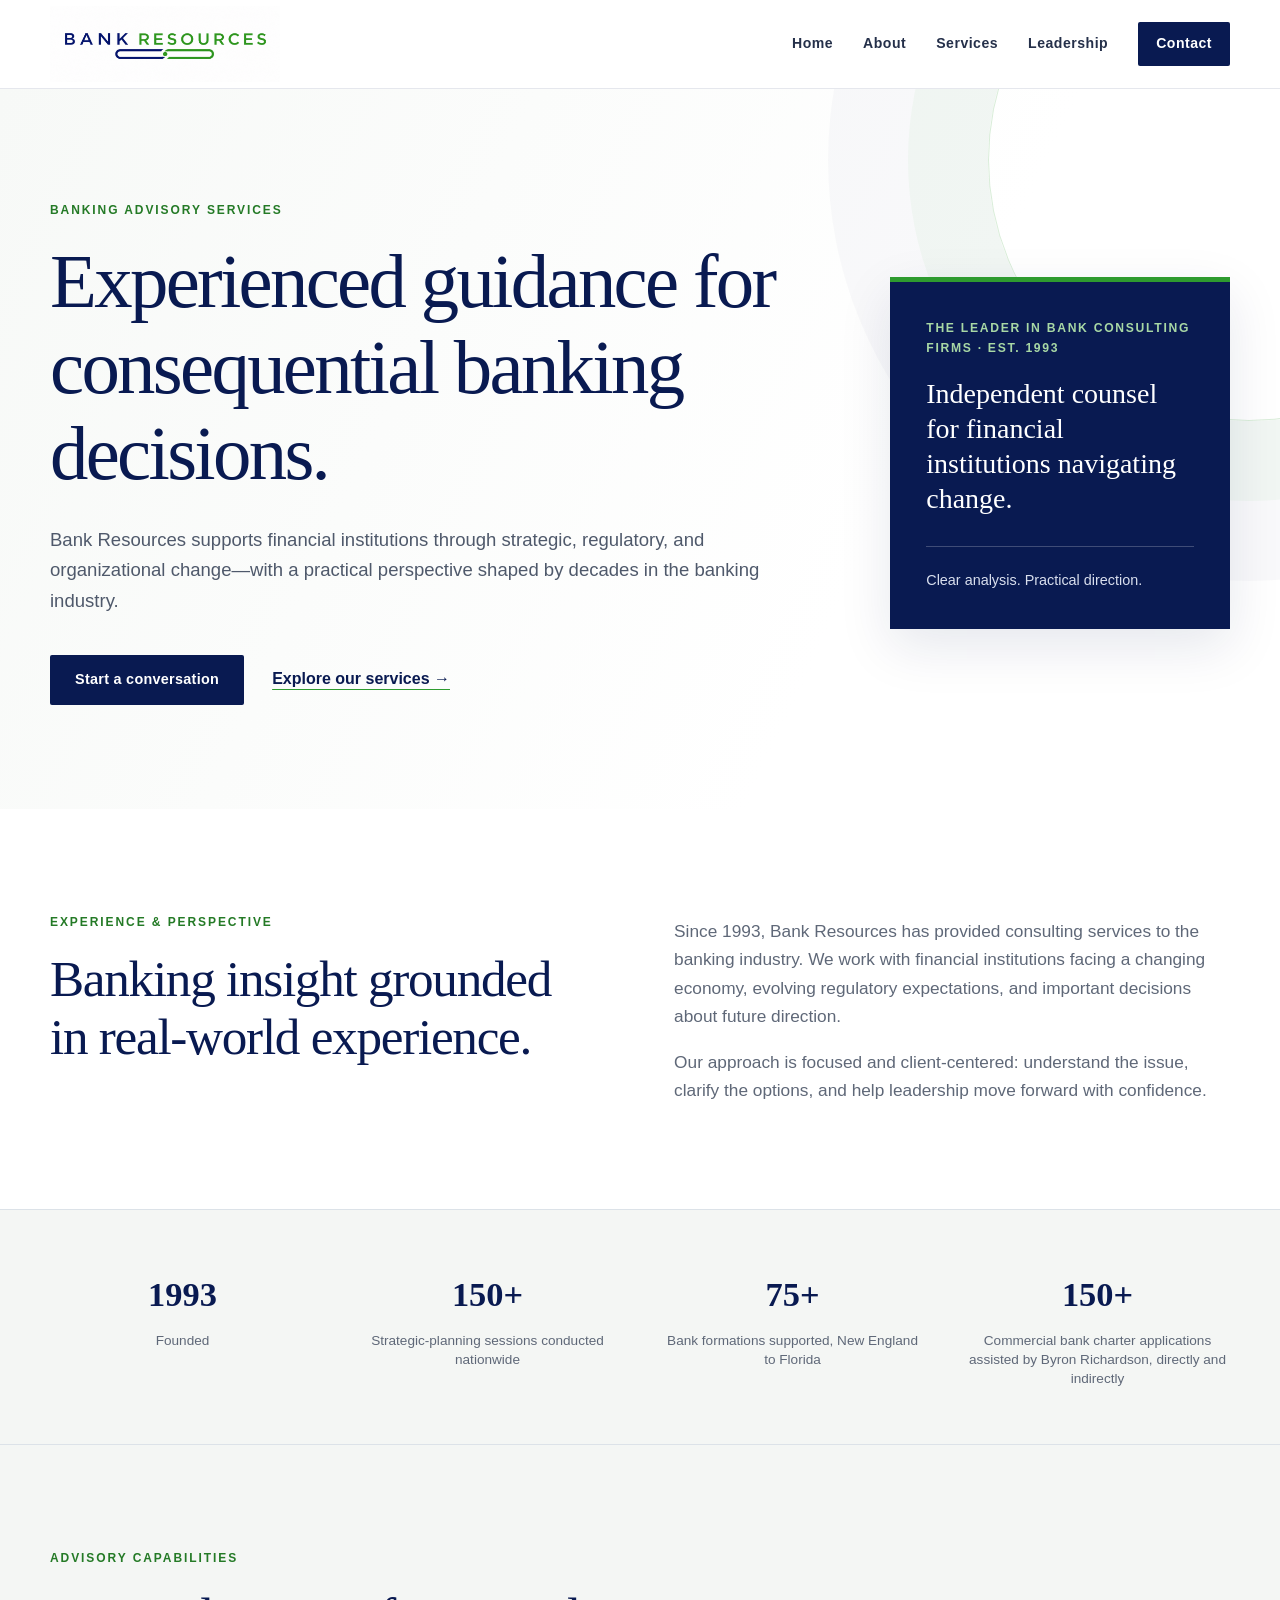
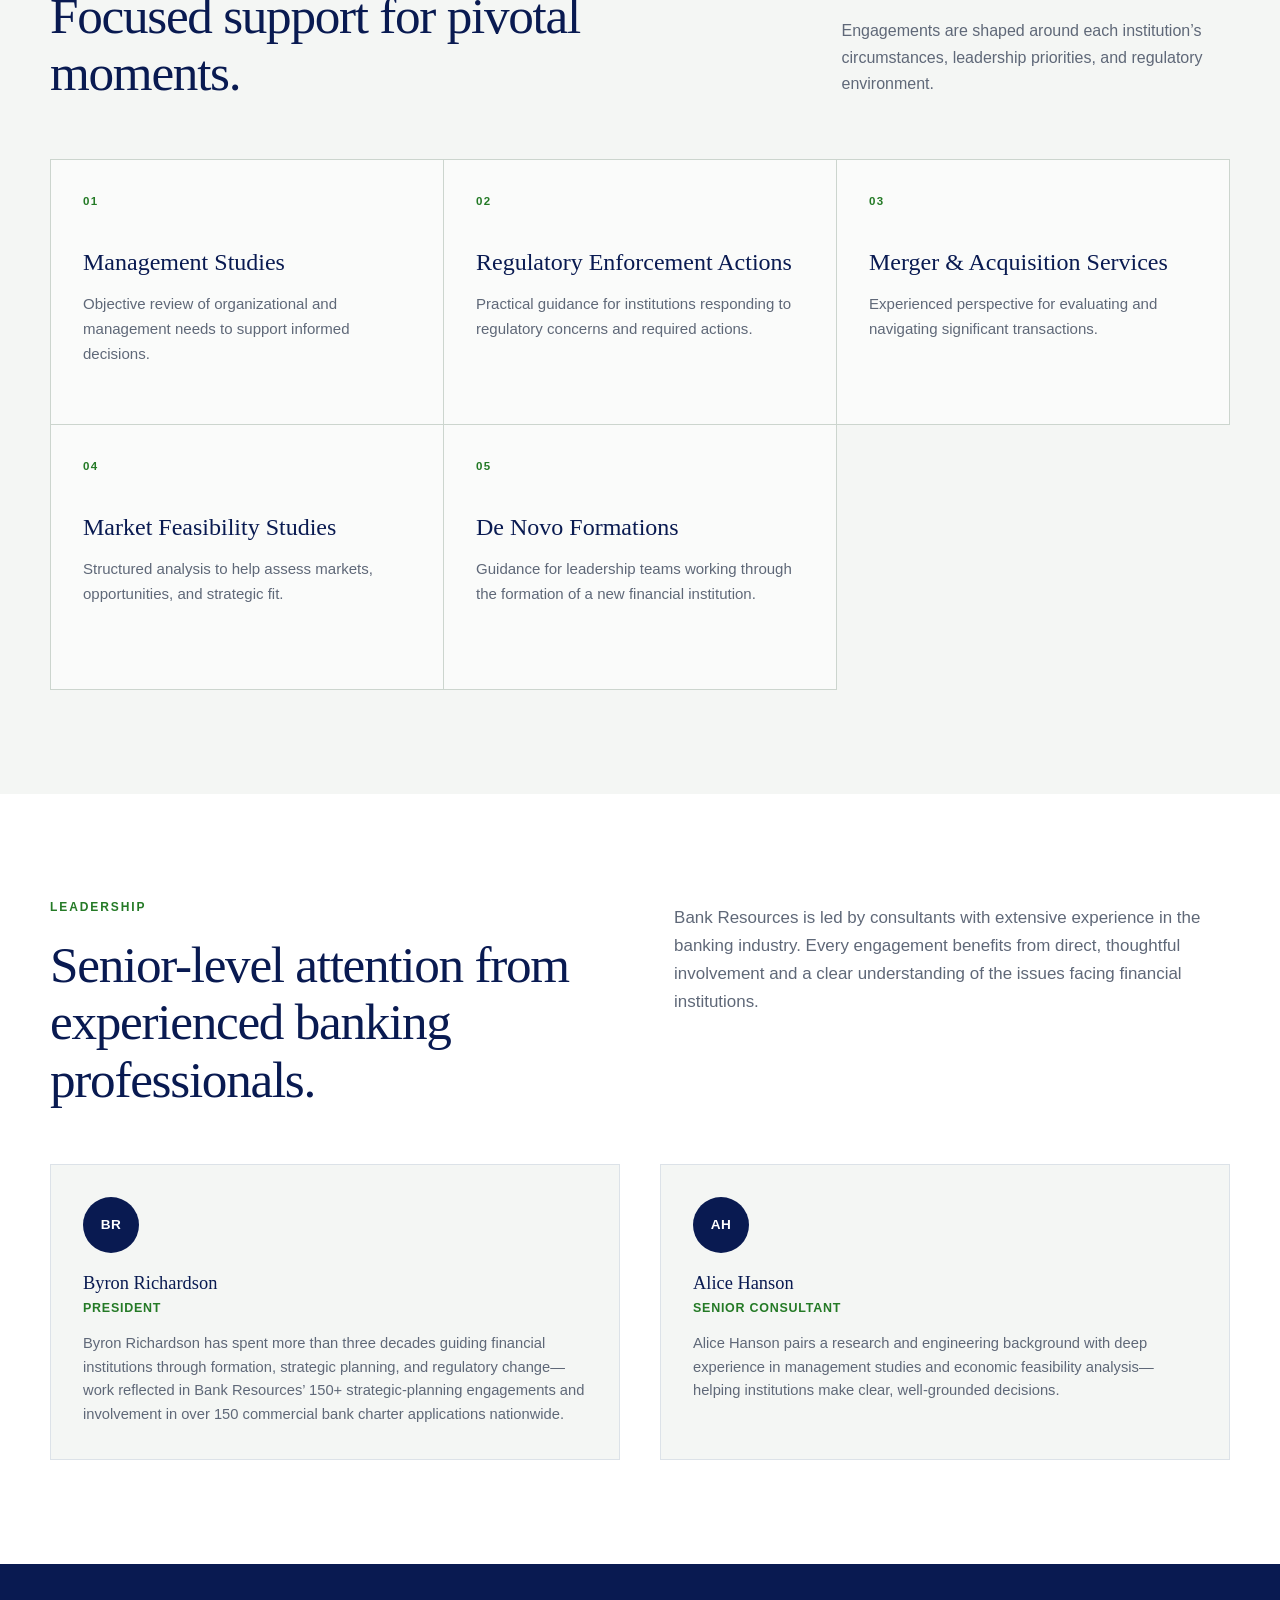
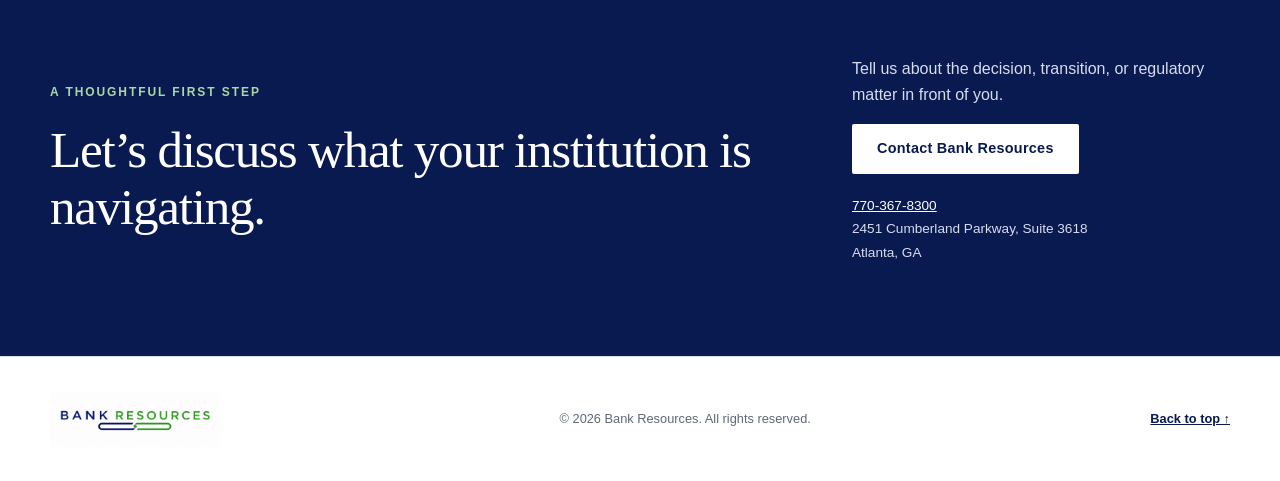
==== commit 3f3ba857: "Polish leadership bios for minimalism and effectiveness" ====
--- a/index.html
+++ b/index.html
@@ -138,19 +138,19 @@
           </div>
         </div>
 
-        <!-- Bios below are a first draft from background research, pending a polish pass with BeeJ. Swap .person-avatar for a real <img> headshot once photos are supplied. -->
+        <!-- Bios polished Sep 2, 2026. Swap .person-avatar for a real <img> headshot once photos are supplied. -->
         <div class="people-grid">
           <article class="person-card">
             <div class="person-avatar" aria-hidden="true">BR</div>
             <h3 class="person-name">Byron Richardson</h3>
             <p class="person-title">President</p>
-            <p class="person-bio">Byron has organized and guided new banks and bank holding companies through formation, strategic and capital planning, regulatory matters, and management studies&mdash;work cited by American Banker, Reuters, and the Atlanta Journal-Constitution, among others.</p>
+            <p class="person-bio">Byron Richardson has spent more than three decades guiding financial institutions through formation, strategic planning, and regulatory change&mdash;work reflected in Bank Resources’ 150+ strategic-planning engagements and involvement in over 150 commercial bank charter applications nationwide.</p>
           </article>
           <article class="person-card">
             <div class="person-avatar" aria-hidden="true">AH</div>
             <h3 class="person-name">Alice Hanson</h3>
             <p class="person-title">Senior Consultant</p>
-            <p class="person-bio">Alice focuses on management studies, organizational performance analysis, and economic feasibility work, bringing a background in research and engineering to her consulting practice.</p>
+            <p class="person-bio">Alice Hanson pairs a research and engineering background with deep experience in management studies and economic feasibility analysis&mdash;helping institutions make clear, well-grounded decisions.</p>
           </article>
         </div>
       </div>
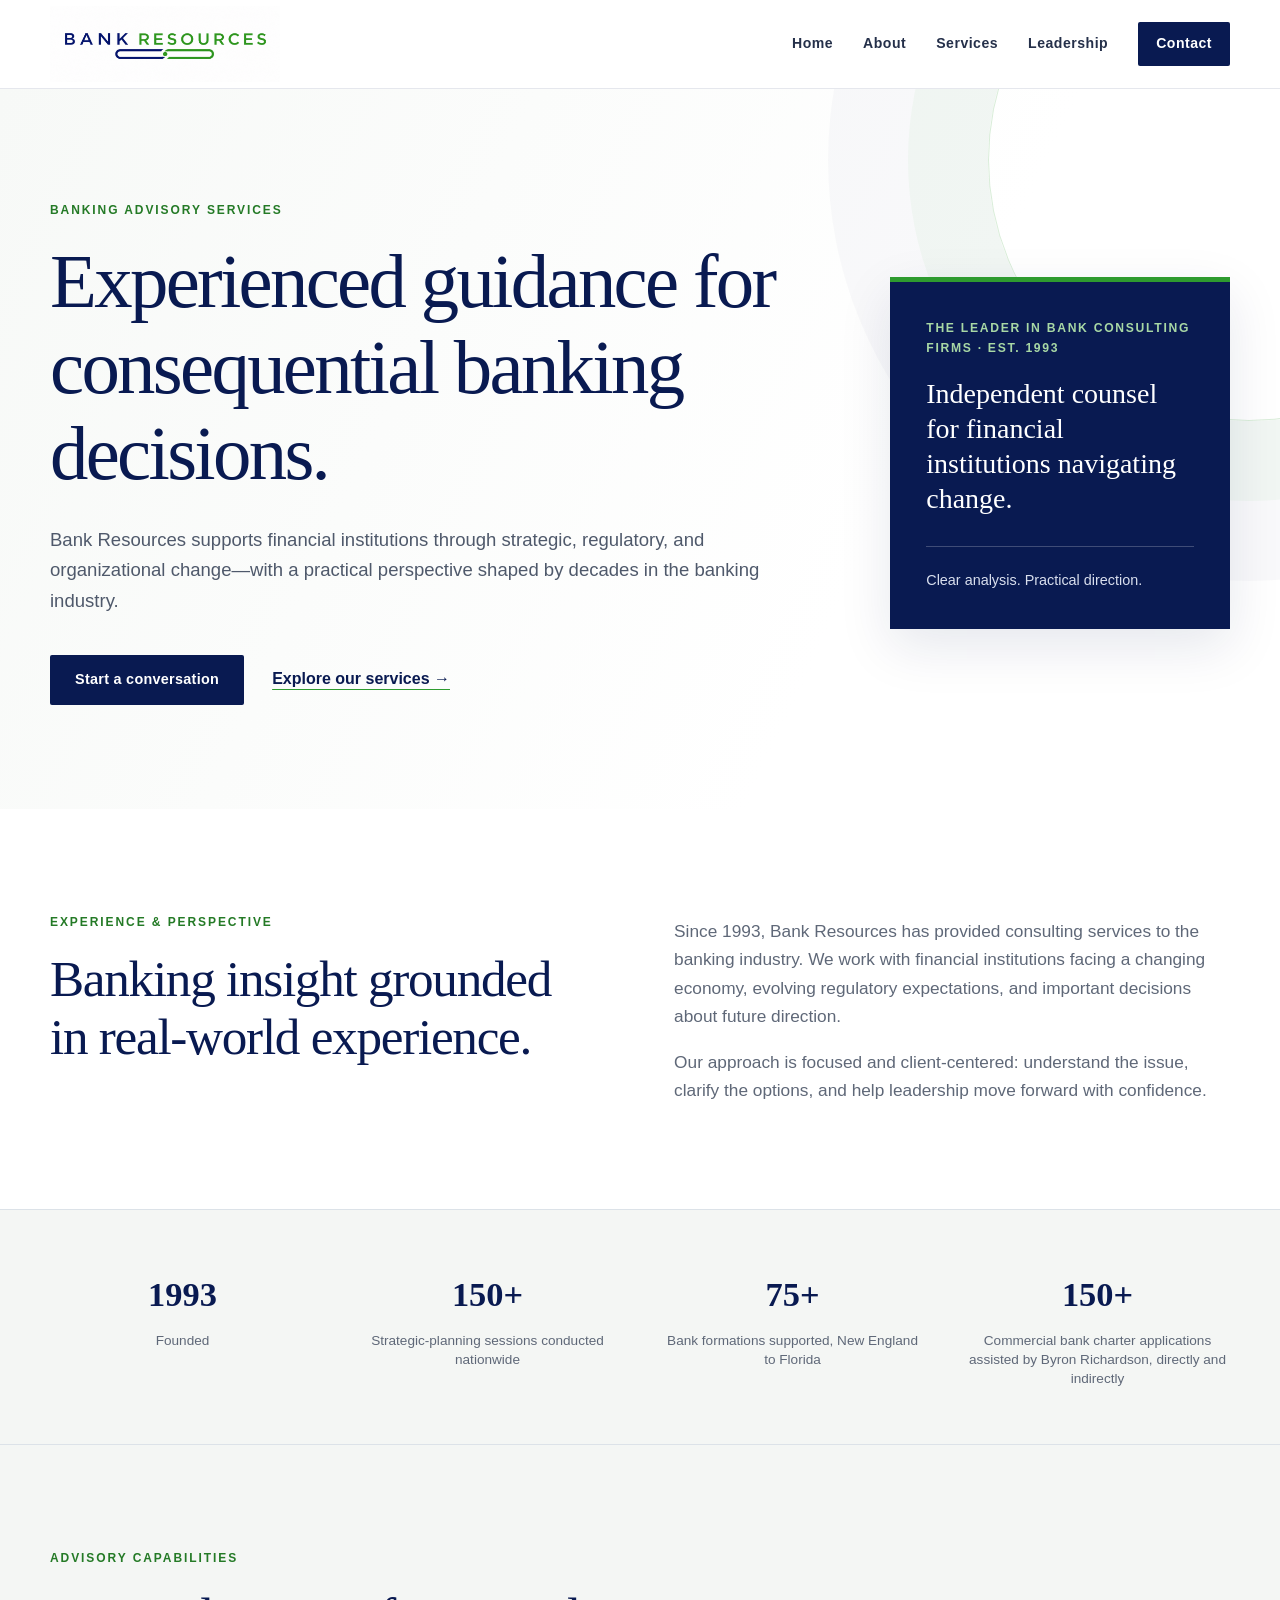
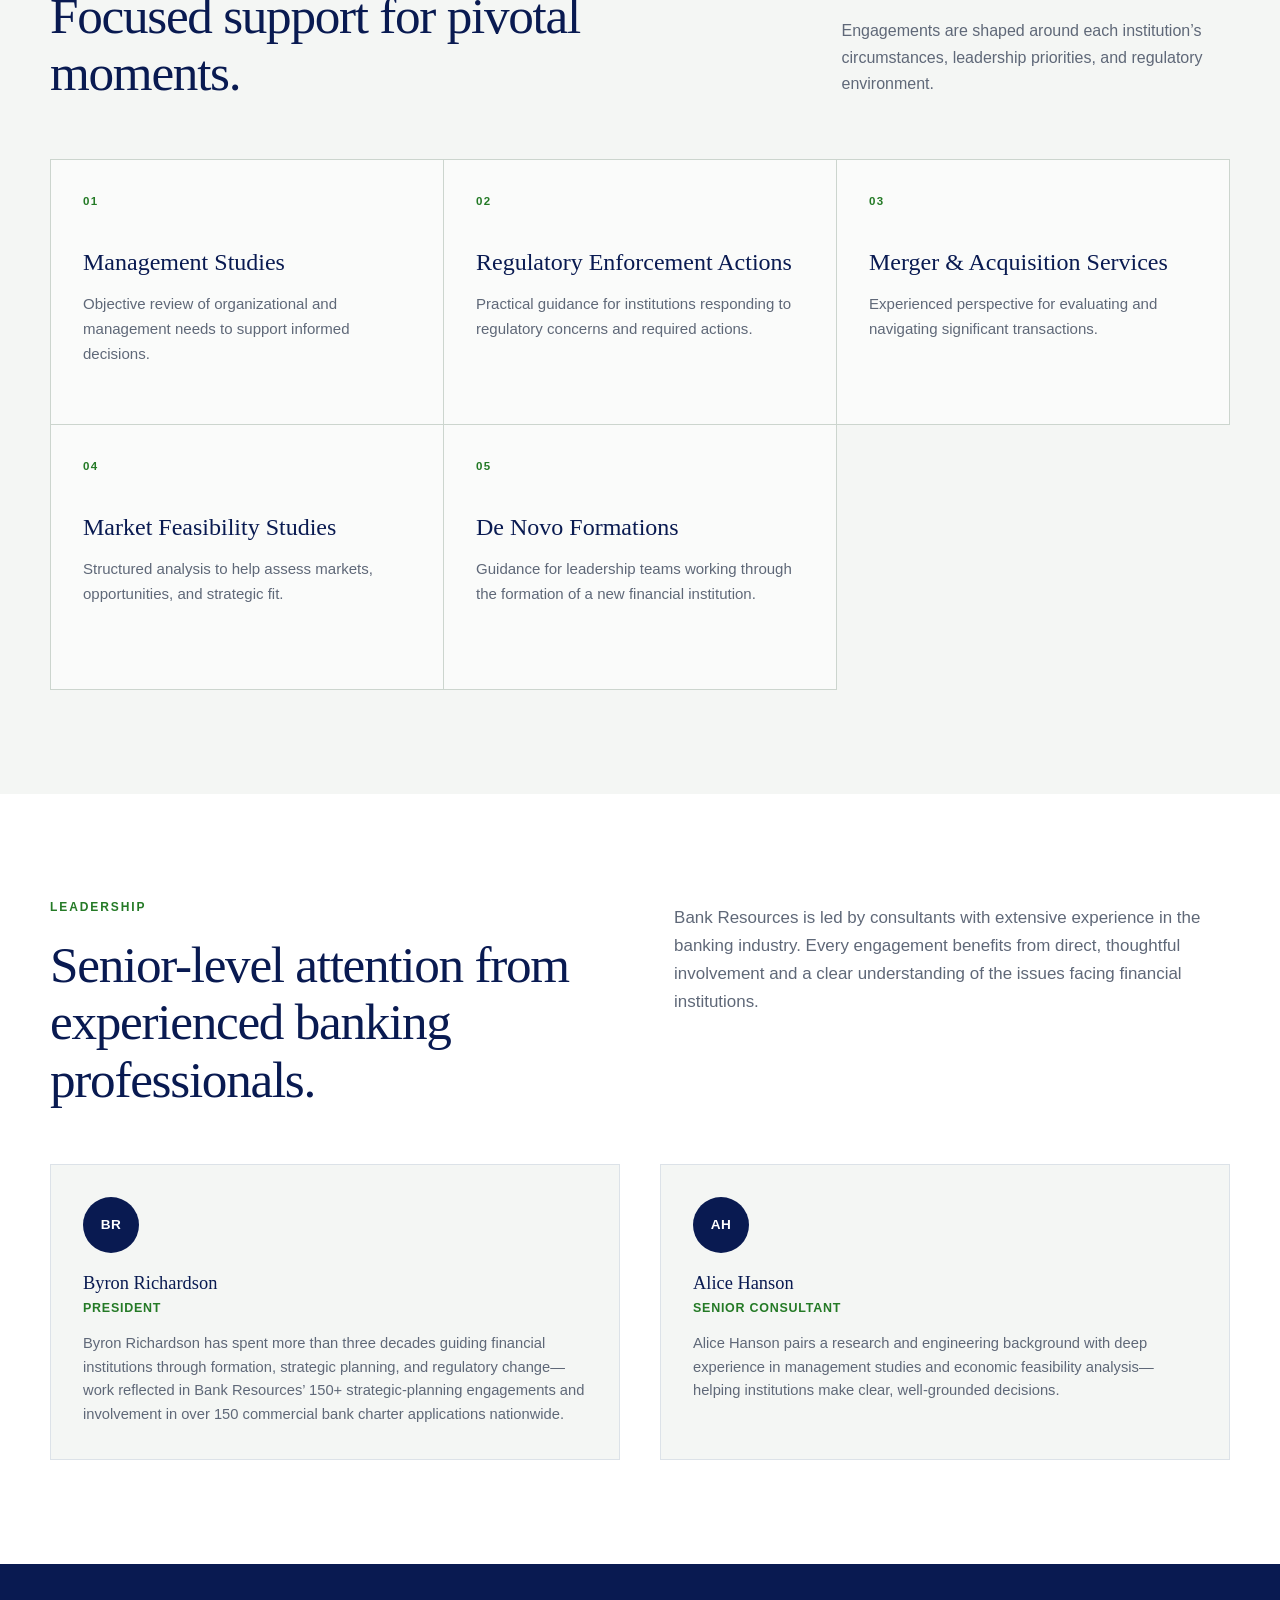
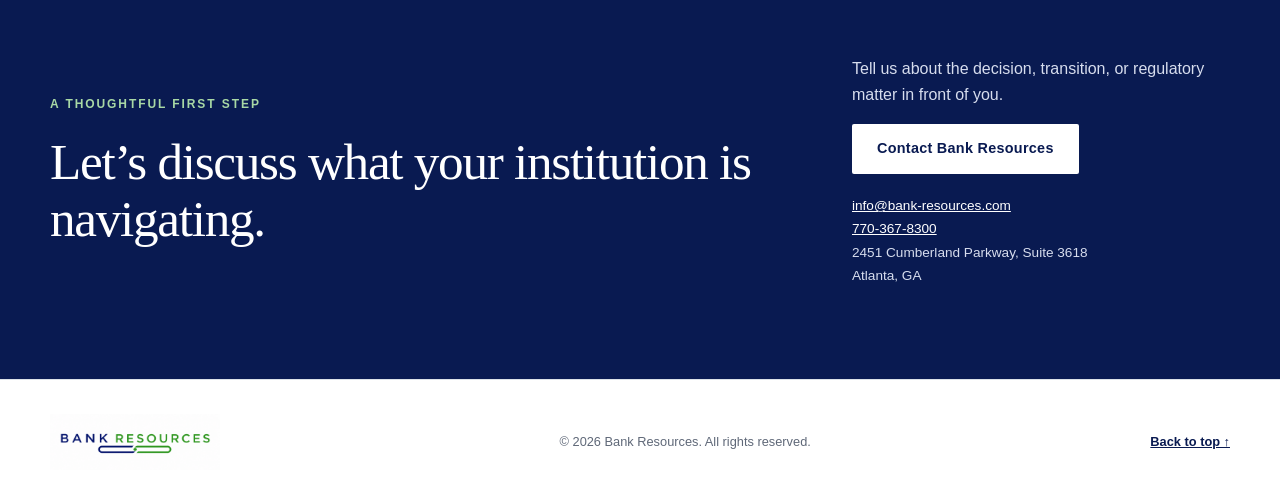
==== commit f949f47a: "Address QA report P1/P2 findings ahead of DNS cutover - 404.html: fix hardcoded /bank-resources-prot" ====
--- a/index.html
+++ b/index.html
@@ -6,6 +6,17 @@
   <meta name="description" content="Bank Resources provides experienced consulting support to financial institutions.">
   <title>Bank Resources | Banking Advisory Services</title>
   <link rel="icon" href="logo.png" type="image/png">
+  <link rel="canonical" href="https://bank-resources.com/">
+  <meta property="og:type" content="website">
+  <meta property="og:site_name" content="Bank Resources">
+  <meta property="og:title" content="Bank Resources | Banking Advisory Services">
+  <meta property="og:description" content="Bank Resources provides experienced consulting support to financial institutions.">
+  <meta property="og:url" content="https://bank-resources.com/">
+  <meta property="og:image" content="https://bank-resources.com/logo.png">
+  <meta name="twitter:card" content="summary">
+  <meta name="twitter:title" content="Bank Resources | Banking Advisory Services">
+  <meta name="twitter:description" content="Bank Resources provides experienced consulting support to financial institutions.">
+  <meta name="twitter:image" content="https://bank-resources.com/logo.png">
   <link rel="stylesheet" href="styles.css">
   <script src="script.js" defer></script>
 </head>
@@ -166,6 +177,7 @@
           <p>Tell us about the decision, transition, or regulatory matter in front of you.</p>
           <a class="button button-light" href="mailto:info@bank-resources.com">Contact Bank Resources</a>
           <div class="contact-details">
+            <p><a href="mailto:info@bank-resources.com">info@bank-resources.com</a></p>
             <p><a href="tel:+17703678300">770-367-8300</a></p>
             <p>2451 Cumberland Parkway, Suite 3618<br>Atlanta, GA</p>
           </div>
